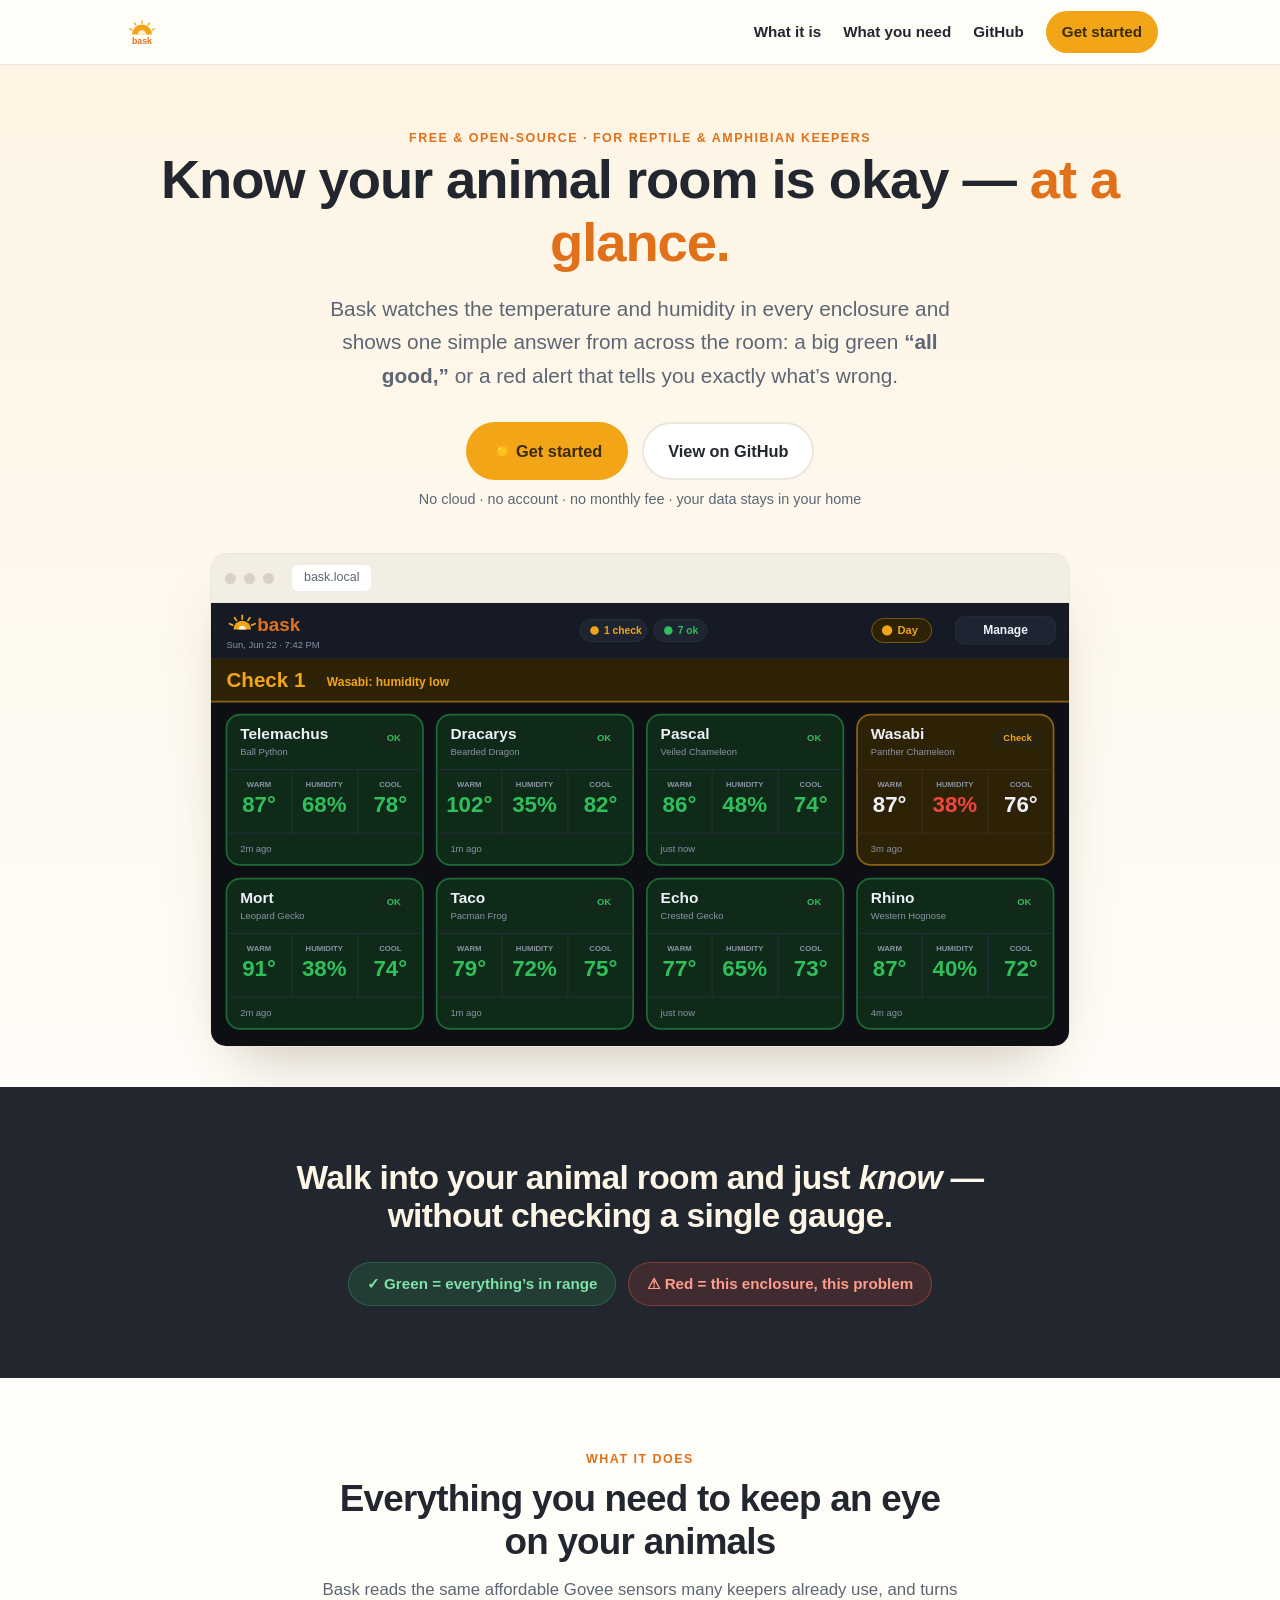
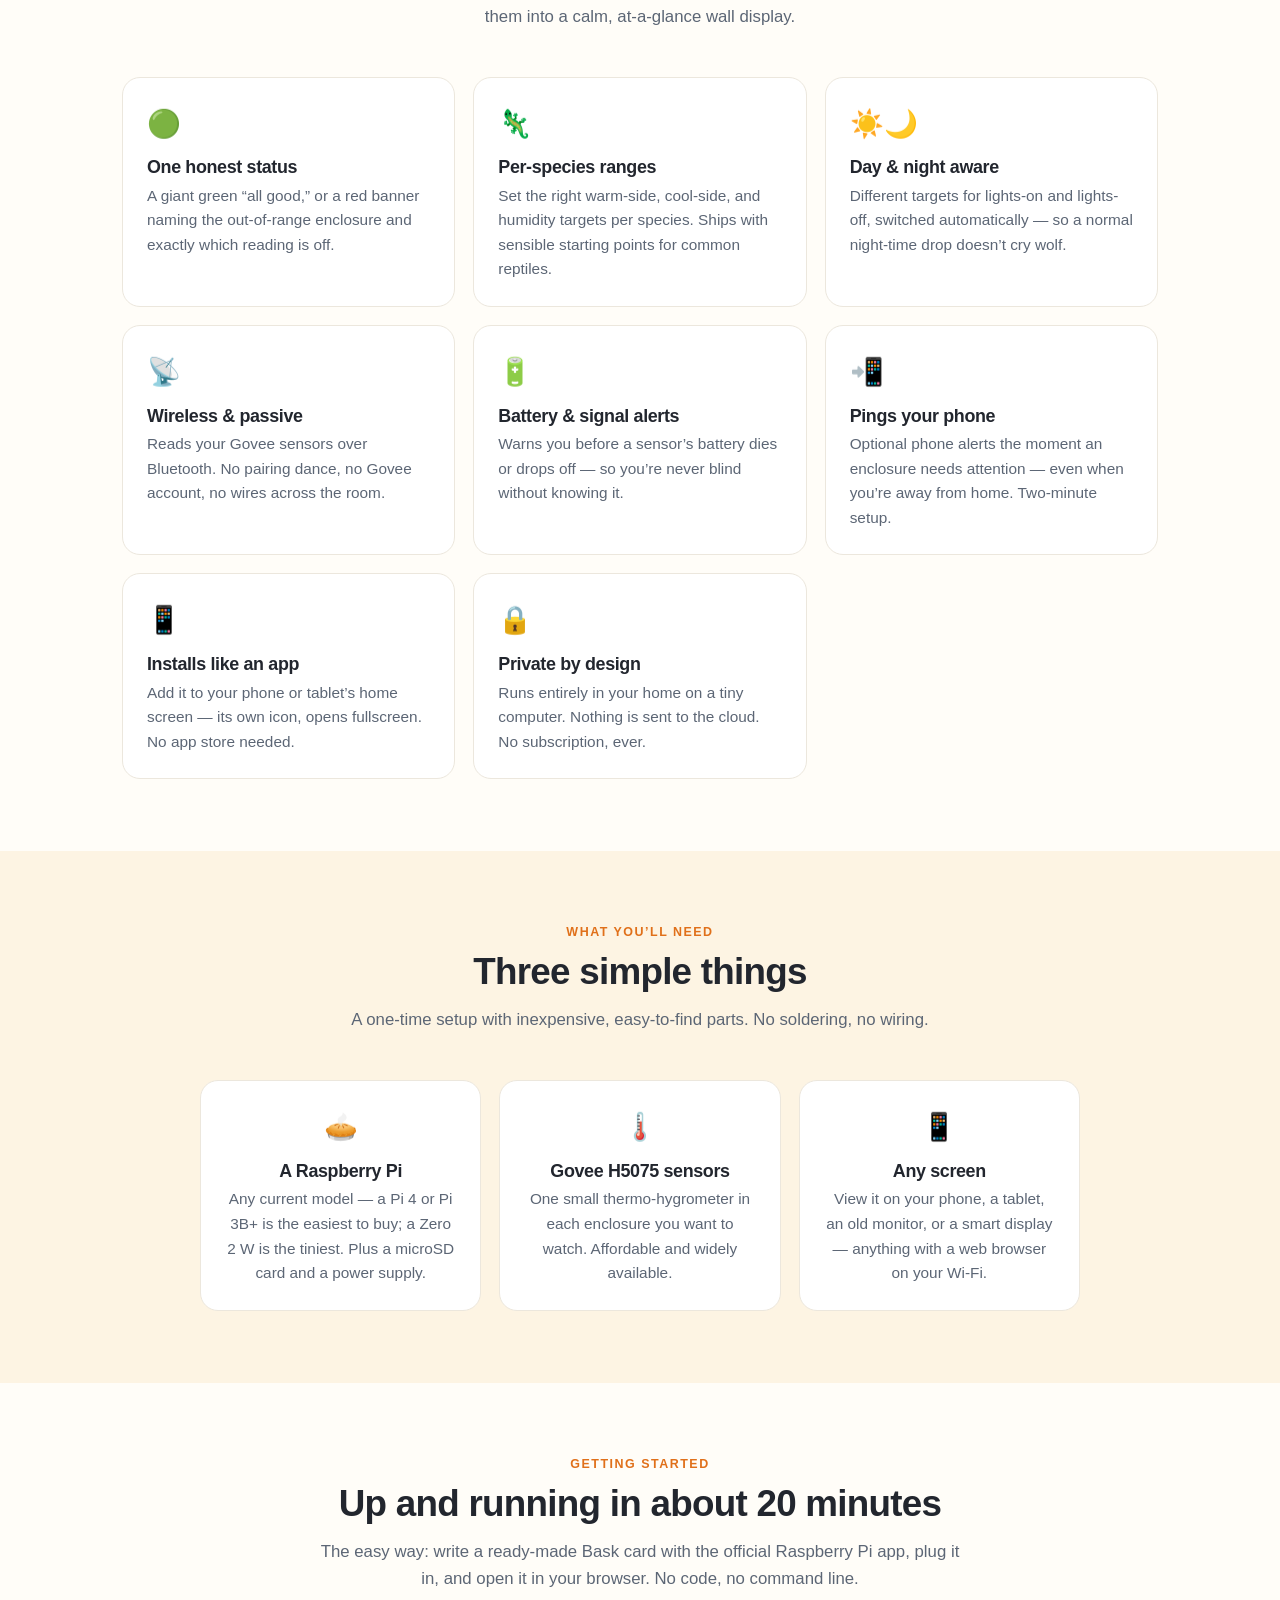
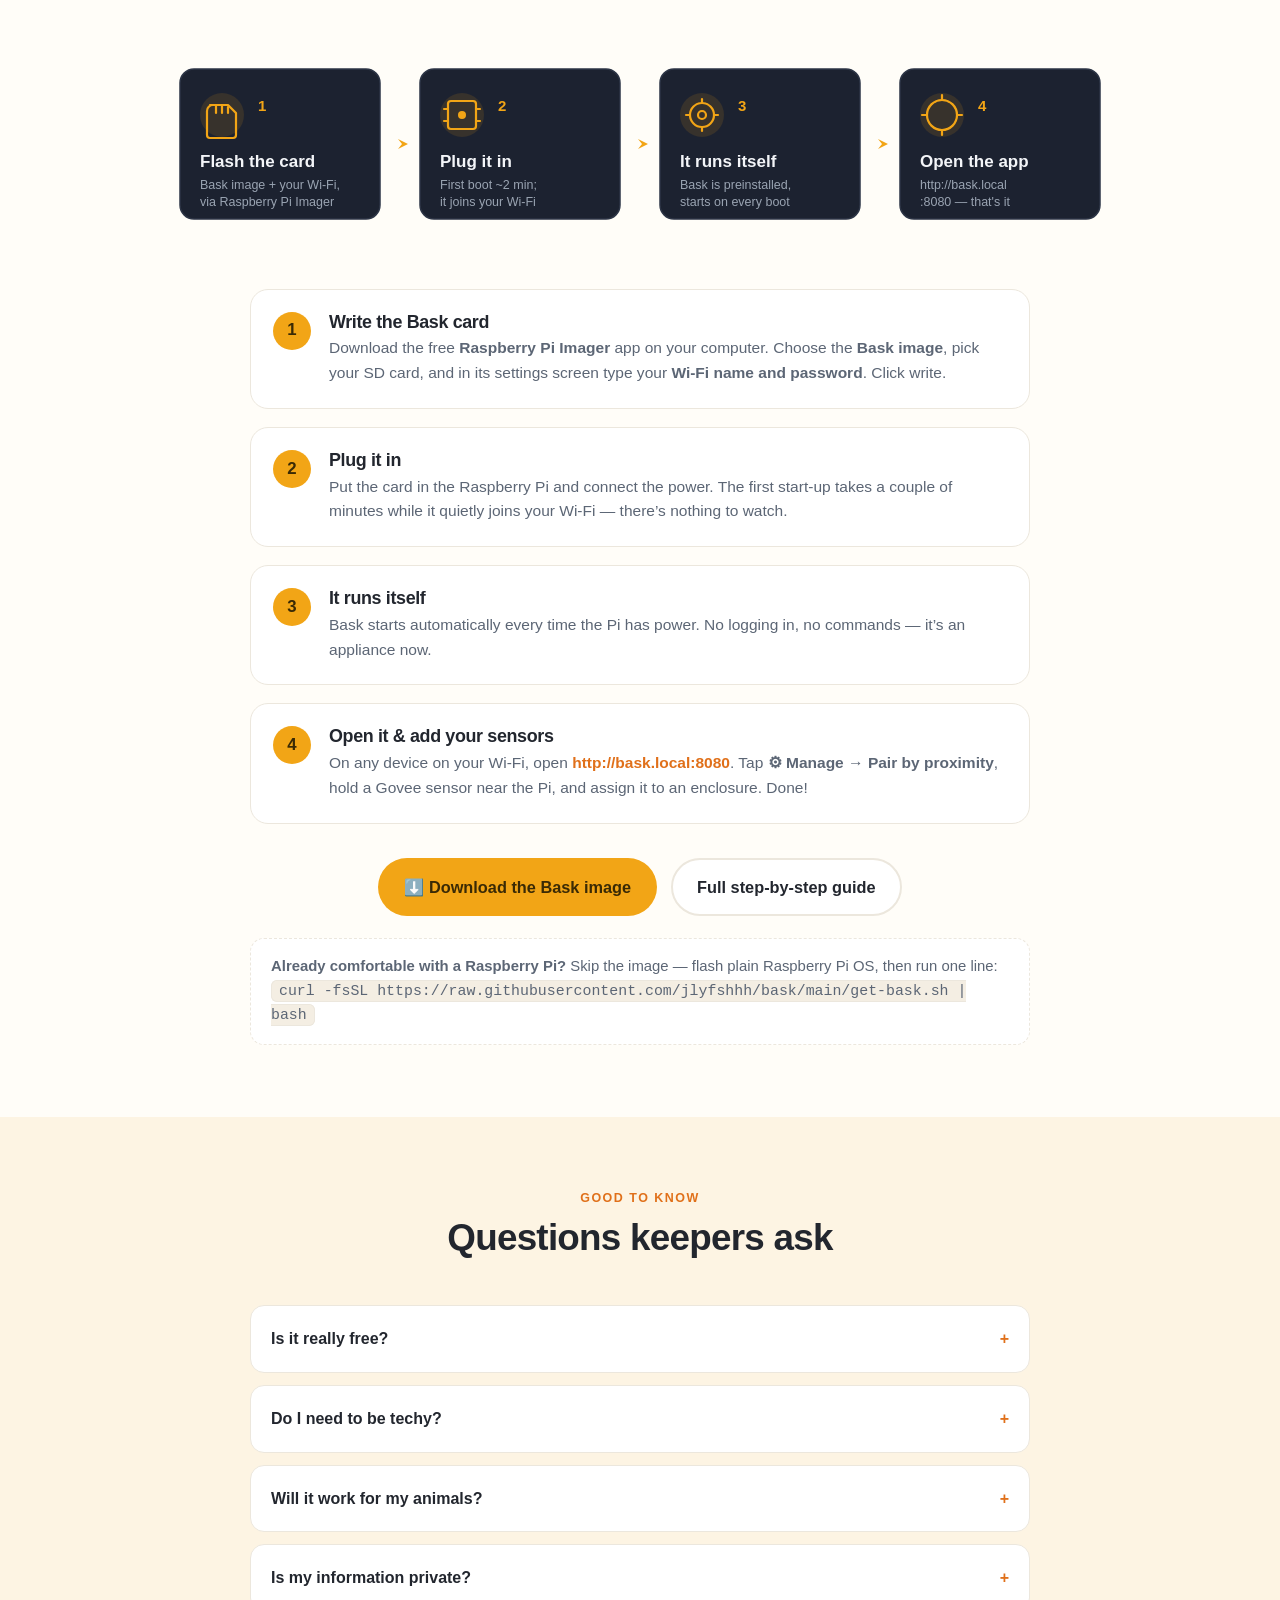
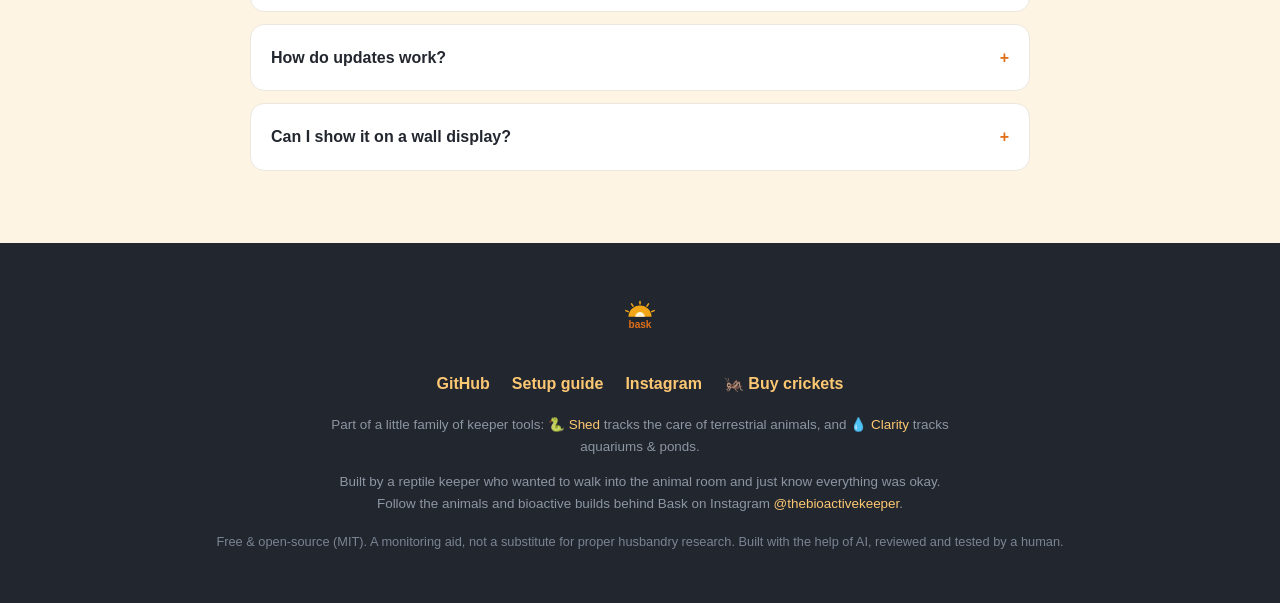
==== site/index.html @ a1857cfa "Cross-link the animal-room family (Shed + Clarity) README gets a family table; the landing site foot" ====
<!DOCTYPE html>
<html lang="en">
<head>
<meta charset="UTF-8">
<meta name="viewport" content="width=device-width, initial-scale=1">
<title>Bask — know your animal room is okay, at a glance</title>
<meta name="description" content="Bask is a free, self-hosted dashboard for reptile & amphibian keepers. It reads your Govee sensors over Bluetooth and shows a big green 'all good' — or a red alert that names exactly what's wrong. Runs on a cheap Raspberry Pi. No cloud, no account.">
<link rel="icon" type="image/svg+xml" href="favicon.svg">

<!-- Social / link previews -->
<meta property="og:type" content="website">
<meta property="og:title" content="Bask — know your animal room is okay, at a glance">
<meta property="og:description" content="A free, self-hosted temperature & humidity dashboard for reptile keepers. Green means good. Runs on a cheap Raspberry Pi — no cloud, no account.">
<meta property="og:url" content="https://jlyfshhh.github.io/bask/">
<meta property="og:image" content="https://jlyfshhh.github.io/bask/dashboard.svg">
<meta name="twitter:card" content="summary_large_image">
<meta name="twitter:title" content="Bask — know your animal room is okay, at a glance">
<meta name="twitter:description" content="A free, self-hosted temperature & humidity dashboard for reptile keepers. Green means good.">
<meta name="twitter:image" content="https://jlyfshhh.github.io/bask/dashboard.svg">

<style>
  :root{
    --amber:#F2A516; --amber-deep:#E0701A; --cream:#FFF3D6;
    --ink:#22262e; --muted:#5c6675; --line:#ece7dd;
    --bg:#fffdf8; --bg-warm:#fdf4e3; --card:#ffffff;
    --ok:#2e9e5b; --danger:#e0533d;
    --radius:18px; --maxw:1080px;
    --font:-apple-system,BlinkMacSystemFont,"Segoe UI",Roboto,Helvetica,Arial,sans-serif;
  }
  *{box-sizing:border-box}
  html{scroll-behavior:smooth}
  body{margin:0;font-family:var(--font);color:var(--ink);background:var(--bg);line-height:1.6;-webkit-font-smoothing:antialiased}
  a{color:var(--amber-deep);text-decoration:none}
  a:hover{text-decoration:underline}
  h1,h2,h3{line-height:1.15;letter-spacing:-0.02em;margin:0}
  .wrap{max-width:var(--maxw);margin:0 auto;padding:0 22px}
  section{padding:72px 0}
  .eyebrow{text-transform:uppercase;letter-spacing:.12em;font-size:.78rem;font-weight:800;color:var(--amber-deep)}

  /* Header */
  header{position:sticky;top:0;z-index:50;background:rgba(255,253,248,.85);backdrop-filter:blur(10px);border-bottom:1px solid var(--line)}
  .nav{display:flex;align-items:center;justify-content:space-between;height:64px}
  .nav img{height:30px;display:block}
  .nav-links{display:flex;align-items:center;gap:22px;font-weight:600;font-size:.95rem}
  .nav-links a{color:var(--ink)}
  .nav-cta{background:var(--amber);color:#3a2a05!important;padding:9px 16px;border-radius:999px;font-weight:700}
  .nav-cta:hover{background:var(--amber-deep);color:#fff!important;text-decoration:none}
  @media(max-width:620px){.nav-links .hide-sm{display:none}}

  /* Hero */
  .hero{background:linear-gradient(180deg,var(--bg-warm),var(--bg));padding:64px 0 40px;text-align:center}
  .hero h1{font-size:clamp(2.1rem,5.5vw,3.4rem);font-weight:800}
  .hero .sun{font-size:2.2rem}
  .hero p.lead{font-size:clamp(1.05rem,2.4vw,1.3rem);color:var(--muted);max-width:640px;margin:18px auto 0}
  .cta-row{display:flex;gap:14px;justify-content:center;flex-wrap:wrap;margin:30px 0 8px}
  .btn{display:inline-flex;align-items:center;gap:9px;padding:14px 24px;border-radius:999px;font-weight:700;font-size:1.02rem;border:2px solid transparent;cursor:pointer}
  .btn-primary{background:var(--amber);color:#3a2a05}
  .btn-primary:hover{background:var(--amber-deep);color:#fff;text-decoration:none}
  .btn-ghost{background:#fff;border-color:var(--line);color:var(--ink)}
  .btn-ghost:hover{border-color:var(--amber);text-decoration:none}
  .hero-note{font-size:.9rem;color:var(--muted);margin-top:6px}

  /* Browser mockup */
  .mock{max-width:860px;margin:42px auto 0;border-radius:16px;overflow:hidden;border:1px solid var(--line);box-shadow:0 30px 60px -28px rgba(80,60,20,.35)}
  .mock-bar{display:flex;align-items:center;gap:8px;padding:11px 14px;background:#f3eee4;border-bottom:1px solid var(--line)}
  .mock-bar i{width:11px;height:11px;border-radius:50%;background:#d9d2c4;display:block}
  .mock-url{margin-left:10px;font-size:.78rem;color:var(--muted);background:#fff;border-radius:6px;padding:3px 12px}
  .mock img{display:block;width:100%}

  /* Idea band */
  .idea{background:var(--ink);color:#fdf6e7;text-align:center}
  .idea h2{font-size:clamp(1.5rem,4vw,2.1rem);font-weight:800;max-width:720px;margin:0 auto}
  .idea .chips{display:flex;gap:12px;justify-content:center;margin-top:26px;flex-wrap:wrap}
  .chip{padding:9px 18px;border-radius:999px;font-weight:700;font-size:.95rem}
  .chip.good{background:rgba(46,158,91,.18);color:#7ee3a6;border:1px solid rgba(46,158,91,.4)}
  .chip.bad{background:rgba(224,83,61,.16);color:#ff9d8c;border:1px solid rgba(224,83,61,.4)}

  /* Section heads */
  .shead{text-align:center;max-width:640px;margin:0 auto 46px}
  .shead h2{font-size:clamp(1.6rem,4vw,2.3rem);font-weight:800;margin-top:8px}
  .shead p{color:var(--muted);margin:14px 0 0;font-size:1.05rem}

  /* Feature grid */
  .grid{display:grid;grid-template-columns:repeat(auto-fit,minmax(250px,1fr));gap:18px}
  .feat{background:var(--card);border:1px solid var(--line);border-radius:var(--radius);padding:24px}
  .feat .ico{font-size:1.7rem}
  .feat h3{font-size:1.12rem;margin:12px 0 6px}
  .feat p{margin:0;color:var(--muted);font-size:.96rem}

  /* Need */
  .need{background:var(--bg-warm)}
  .need .grid{max-width:880px;margin:0 auto}
  .need .feat{text-align:center;background:#fff}

  /* Steps */
  .flow{max-width:940px;margin:0 auto 40px;display:block}
  .flow img{width:100%;display:block}
  .steps{display:grid;gap:18px;max-width:780px;margin:0 auto}
  .step{display:flex;gap:18px;background:var(--card);border:1px solid var(--line);border-radius:var(--radius);padding:22px}
  .step .n{flex:none;width:38px;height:38px;border-radius:50%;background:var(--amber);color:#3a2a05;font-weight:800;display:flex;align-items:center;justify-content:center;font-size:1.05rem}
  .step h3{font-size:1.12rem;margin:0 0 4px}
  .step p{margin:0;color:var(--muted);font-size:.97rem}
  .step code{background:#f4eee3;border:1px solid var(--line);border-radius:6px;padding:2px 7px;font-size:.86em}
  .step .url{font-weight:700;color:var(--amber-deep)}
  .alt{max-width:780px;margin:22px auto 0;background:#fff;border:1px dashed var(--line);border-radius:14px;padding:16px 20px;font-size:.93rem;color:var(--muted)}
  .alt code{background:#f4eee3;border:1px solid var(--line);border-radius:6px;padding:2px 7px}

  /* FAQ */
  .faq{max-width:780px;margin:0 auto;display:grid;gap:12px}
  details{background:var(--card);border:1px solid var(--line);border-radius:14px;padding:4px 20px}
  summary{cursor:pointer;font-weight:700;padding:16px 0;list-style:none}
  summary::-webkit-details-marker{display:none}
  summary::after{content:"+";float:right;color:var(--amber-deep);font-weight:800}
  details[open] summary::after{content:"–"}
  details p{margin:0 0 16px;color:var(--muted)}

  /* Footer */
  footer{background:var(--ink);color:#cdd3dc;padding:54px 0 40px;text-align:center}
  footer .flogo{height:34px;margin-bottom:14px}
  footer a{color:#fdc873}
  .flinks{display:flex;gap:22px;justify-content:center;flex-wrap:wrap;margin:18px 0;font-weight:600}
  footer .fine{font-size:.84rem;color:#8d96a3;max-width:640px;margin:14px auto 0}
  .disc{font-size:.8rem;color:#7b8493;margin-top:18px}
</style>
</head>
<body>

<header>
  <div class="wrap nav">
    <a href="#top"><img src="bask-logo.svg" alt="Bask"></a>
    <nav class="nav-links">
      <a class="hide-sm" href="#what">What it is</a>
      <a class="hide-sm" href="#need">What you need</a>
      <a href="https://github.com/jlyfshhh/bask">GitHub</a>
      <a class="nav-cta" href="#start">Get started</a>
    </nav>
  </div>
</header>

<a id="top"></a>
<section class="hero">
  <div class="wrap">
    <div class="eyebrow">Free &amp; open-source · for reptile &amp; amphibian keepers</div>
    <h1>Know your animal room is okay — <span style="color:var(--amber-deep)">at a glance.</span></h1>
    <p class="lead">Bask watches the temperature and humidity in every enclosure and shows one simple answer from across the room: a big green <b>“all good,”</b> or a red alert that tells you exactly what’s wrong.</p>
    <div class="cta-row">
      <a class="btn btn-primary" href="#start">☀️ Get started</a>
      <a class="btn btn-ghost" href="https://github.com/jlyfshhh/bask">View on GitHub</a>
    </div>
    <div class="hero-note">No cloud · no account · no monthly fee · your data stays in your home</div>

    <div class="mock">
      <div class="mock-bar"><i></i><i></i><i></i><span class="mock-url">bask.local</span></div>
      <img src="dashboard.svg" alt="The Bask dashboard showing enclosures with temperature and humidity, most green and one flagged">
    </div>
  </div>
</section>

<section class="idea">
  <div class="wrap">
    <h2>Walk into your animal room and just <em>know</em> — without checking a single gauge.</h2>
    <div class="chips">
      <span class="chip good">✓ Green = everything’s in range</span>
      <span class="chip bad">⚠ Red = this enclosure, this problem</span>
    </div>
  </div>
</section>

<section id="what">
  <div class="wrap">
    <div class="shead">
      <div class="eyebrow">What it does</div>
      <h2>Everything you need to keep an eye on your animals</h2>
      <p>Bask reads the same affordable Govee sensors many keepers already use, and turns them into a calm, at-a-glance wall display.</p>
    </div>
    <div class="grid">
      <div class="feat"><div class="ico">🟢</div><h3>One honest status</h3><p>A giant green “all good,” or a red banner naming the out-of-range enclosure and exactly which reading is off.</p></div>
      <div class="feat"><div class="ico">🦎</div><h3>Per-species ranges</h3><p>Set the right warm-side, cool-side, and humidity targets per species. Ships with sensible starting points for common reptiles.</p></div>
      <div class="feat"><div class="ico">☀️🌙</div><h3>Day &amp; night aware</h3><p>Different targets for lights-on and lights-off, switched automatically — so a normal night-time drop doesn’t cry wolf.</p></div>
      <div class="feat"><div class="ico">📡</div><h3>Wireless &amp; passive</h3><p>Reads your Govee sensors over Bluetooth. No pairing dance, no Govee account, no wires across the room.</p></div>
      <div class="feat"><div class="ico">🔋</div><h3>Battery &amp; signal alerts</h3><p>Warns you before a sensor’s battery dies or drops off — so you’re never blind without knowing it.</p></div>
      <div class="feat"><div class="ico">📲</div><h3>Pings your phone</h3><p>Optional phone alerts the moment an enclosure needs attention — even when you’re away from home. Two-minute setup.</p></div>
      <div class="feat"><div class="ico">📱</div><h3>Installs like an app</h3><p>Add it to your phone or tablet’s home screen — its own icon, opens fullscreen. No app store needed.</p></div>
      <div class="feat"><div class="ico">🔒</div><h3>Private by design</h3><p>Runs entirely in your home on a tiny computer. Nothing is sent to the cloud. No subscription, ever.</p></div>
    </div>
  </div>
</section>

<section class="need" id="need">
  <div class="wrap">
    <div class="shead">
      <div class="eyebrow">What you’ll need</div>
      <h2>Three simple things</h2>
      <p>A one-time setup with inexpensive, easy-to-find parts. No soldering, no wiring.</p>
    </div>
    <div class="grid">
      <div class="feat"><div class="ico">🥧</div><h3>A Raspberry Pi</h3><p>Any current model — a Pi 4 or Pi 3B+ is the easiest to buy; a Zero 2 W is the tiniest. Plus a microSD card and a power supply.</p></div>
      <div class="feat"><div class="ico">🌡️</div><h3>Govee H5075 sensors</h3><p>One small thermo-hygrometer in each enclosure you want to watch. Affordable and widely available.</p></div>
      <div class="feat"><div class="ico">📱</div><h3>Any screen</h3><p>View it on your phone, a tablet, an old monitor, or a smart display — anything with a web browser on your Wi-Fi.</p></div>
    </div>
  </div>
</section>

<section id="start">
  <div class="wrap">
    <div class="shead">
      <div class="eyebrow">Getting started</div>
      <h2>Up and running in about 20 minutes</h2>
      <p>The easy way: write a ready-made Bask card with the official Raspberry Pi app, plug it in, and open it in your browser. No code, no command line.</p>
    </div>

    <a class="flow"><img src="setup-flow.svg" alt="Four steps: flash the card, plug it in, it runs itself, open bask.local"></a>

    <div class="steps">
      <div class="step"><div class="n">1</div><div>
        <h3>Write the Bask card</h3>
        <p>Download the free <b>Raspberry Pi Imager</b> app on your computer. Choose the <b>Bask image</b>, pick your SD card, and in its settings screen type your <b>Wi-Fi name and password</b>. Click write.</p>
      </div></div>
      <div class="step"><div class="n">2</div><div>
        <h3>Plug it in</h3>
        <p>Put the card in the Raspberry Pi and connect the power. The first start-up takes a couple of minutes while it quietly joins your Wi-Fi — there’s nothing to watch.</p>
      </div></div>
      <div class="step"><div class="n">3</div><div>
        <h3>It runs itself</h3>
        <p>Bask starts automatically every time the Pi has power. No logging in, no commands — it’s an appliance now.</p>
      </div></div>
      <div class="step"><div class="n">4</div><div>
        <h3>Open it &amp; add your sensors</h3>
        <p>On any device on your Wi-Fi, open <span class="url">http://bask.local:8080</span>. Tap <b>⚙ Manage → Pair by proximity</b>, hold a Govee sensor near the Pi, and assign it to an enclosure. Done!</p>
      </div></div>
    </div>

    <div class="cta-row" style="margin-top:34px">
      <a class="btn btn-primary" href="https://github.com/jlyfshhh/bask/releases/latest">⬇️ Download the Bask image</a>
      <a class="btn btn-ghost" href="https://github.com/jlyfshhh/bask/blob/main/docs/SETUP.md">Full step-by-step guide</a>
    </div>
    <div class="alt">
      <b>Already comfortable with a Raspberry Pi?</b> Skip the image — flash plain Raspberry Pi OS, then run one line:
      <code>curl -fsSL https://raw.githubusercontent.com/jlyfshhh/bask/main/get-bask.sh | bash</code>
    </div>
  </div>
</section>

<section style="background:var(--bg-warm)">
  <div class="wrap">
    <div class="shead"><div class="eyebrow">Good to know</div><h2>Questions keepers ask</h2></div>
    <div class="faq">
      <details><summary>Is it really free?</summary><p>Yes — completely free and open-source under the MIT license. There’s no account, no subscription, and nothing is sold. If it helps and you’d like to chip in toward the animals’ crickets, there’s an optional tip jar, but it’s never required.</p></details>
      <details><summary>Do I need to be techy?</summary><p>No. If you can install an app and type your Wi-Fi password, you can set up Bask the easy way with the prebuilt image. The whole process is a one-time, ~20-minute setup with a visual walkthrough.</p></details>
      <details><summary>Will it work for my animals?</summary><p>Bask works for any keeper using Govee H5075 sensors. It ships with starting temperature and humidity ranges for several common reptiles, and you can adjust every number to match your species and your room. <b>It’s a monitoring aid, not veterinary advice</b> — always verify against trusted care resources.</p></details>
      <details><summary>Is my information private?</summary><p>Completely. Bask runs entirely on your own little Raspberry Pi inside your home and never sends anything to the internet or any company. It’s designed to live on your home Wi-Fi only.</p></details>
      <details><summary>How do updates work?</summary><p>One tap. Settings has a <b>Check for updates</b> button — Bask fetches the newest version, verifies it, and restarts itself in about a minute. Your enclosures, ranges, and settings are never affected, and there’s a one-file backup button for extra peace of mind.</p></details>
      <details><summary>Can I show it on a wall display?</summary><p>Yes. Open it on a cheap wall-mounted tablet, an old phone, a monitor, or a smart display like an Amazon Echo Show — anything with a web browser on your network.</p></details>
    </div>
  </div>
</section>

<footer>
  <div class="wrap">
    <img class="flogo" src="bask-logo.svg" alt="Bask">
    <div class="flinks">
      <a href="https://github.com/jlyfshhh/bask">GitHub</a>
      <a href="https://github.com/jlyfshhh/bask/blob/main/docs/SETUP.md">Setup guide</a>
      <a href="https://www.instagram.com/thebioactivekeeper">Instagram</a>
      <a href="https://ko-fi.com/jlyfshhh">🦗 Buy crickets</a>
    </div>
    <p class="fine">Part of a little family of keeper tools: <a href="https://jlyfshhh.github.io/shed/">🐍 Shed</a> tracks the care of terrestrial animals, and <a href="https://jlyfshhh.github.io/clarity/">💧 Clarity</a> tracks aquariums &amp; ponds.</p>
    <p class="fine">Built by a reptile keeper who wanted to walk into the animal room and just know everything was okay. Follow the animals and bioactive builds behind Bask on Instagram <a href="https://www.instagram.com/thebioactivekeeper">@thebioactivekeeper</a>.</p>
    <p class="disc">Free &amp; open-source (MIT). A monitoring aid, not a substitute for proper husbandry research. Built with the help of AI, reviewed and tested by a human.</p>
  </div>
</footer>

</body>
</html>
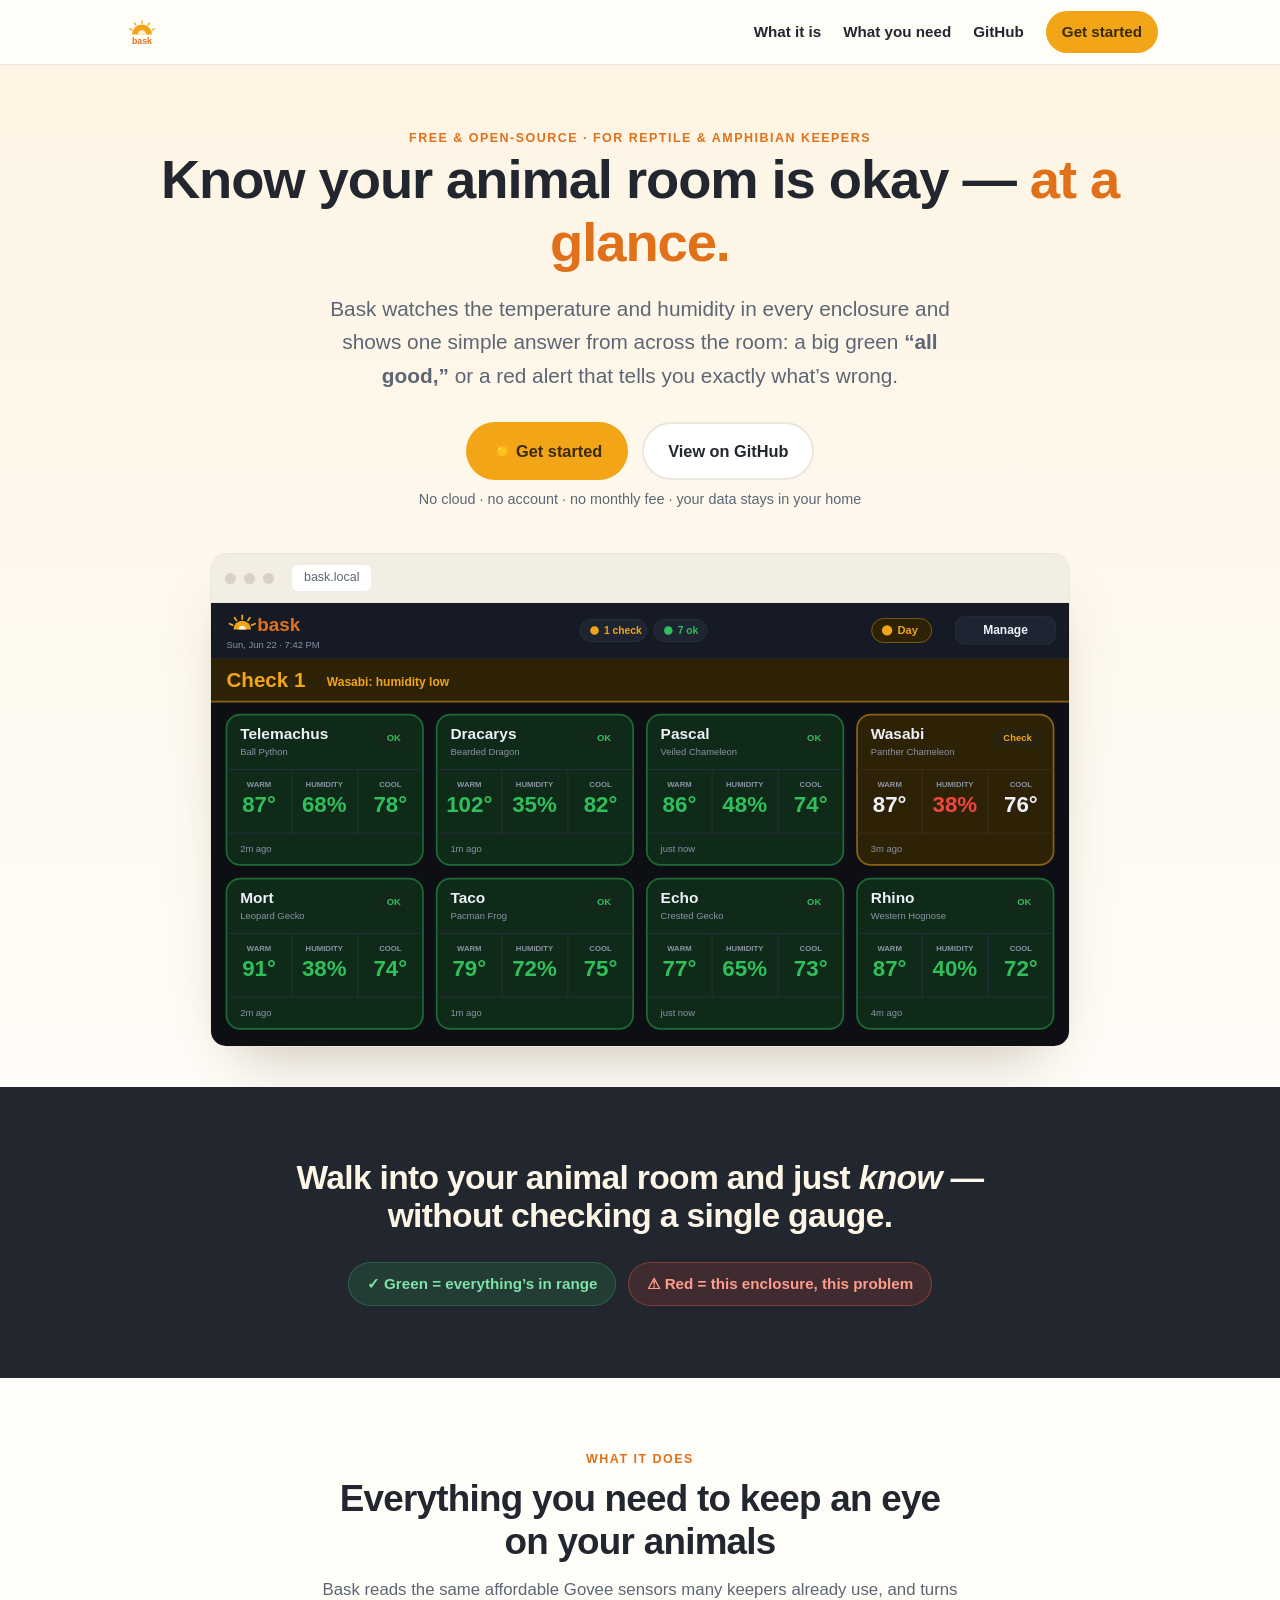
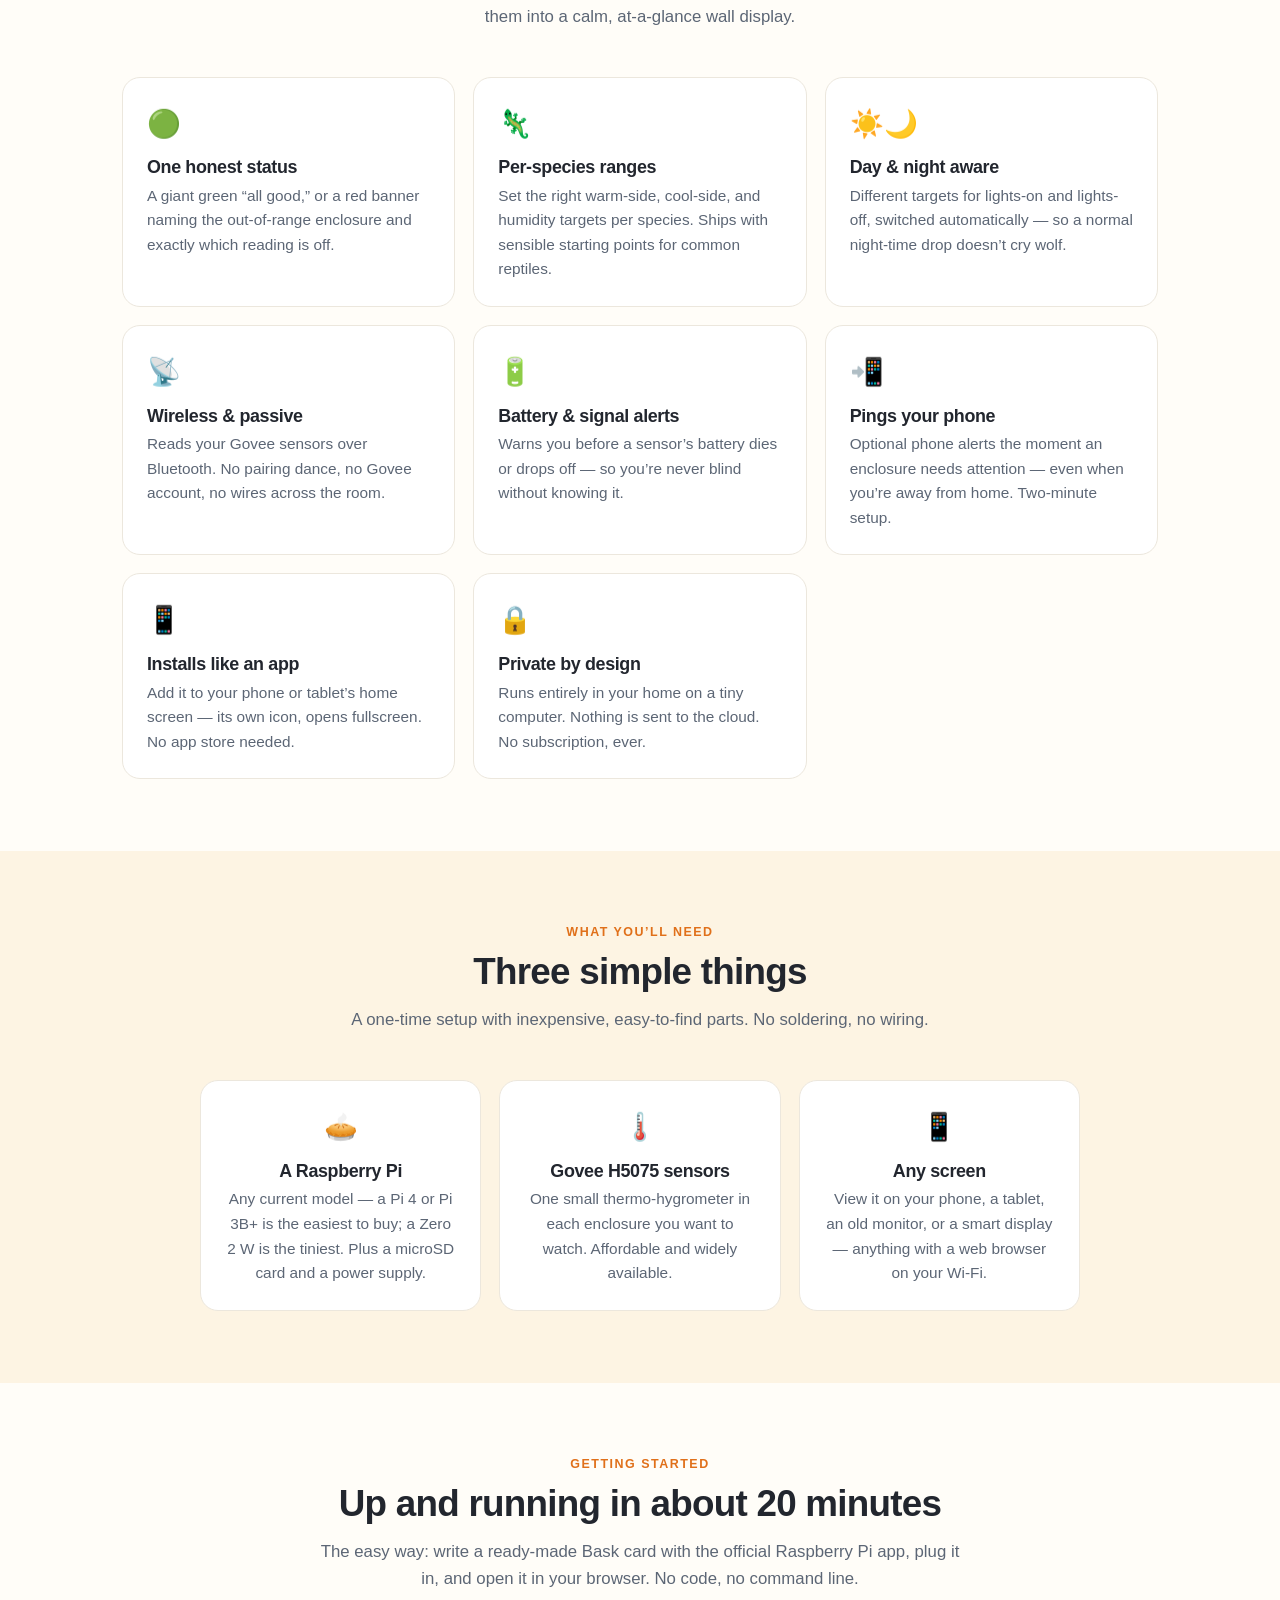
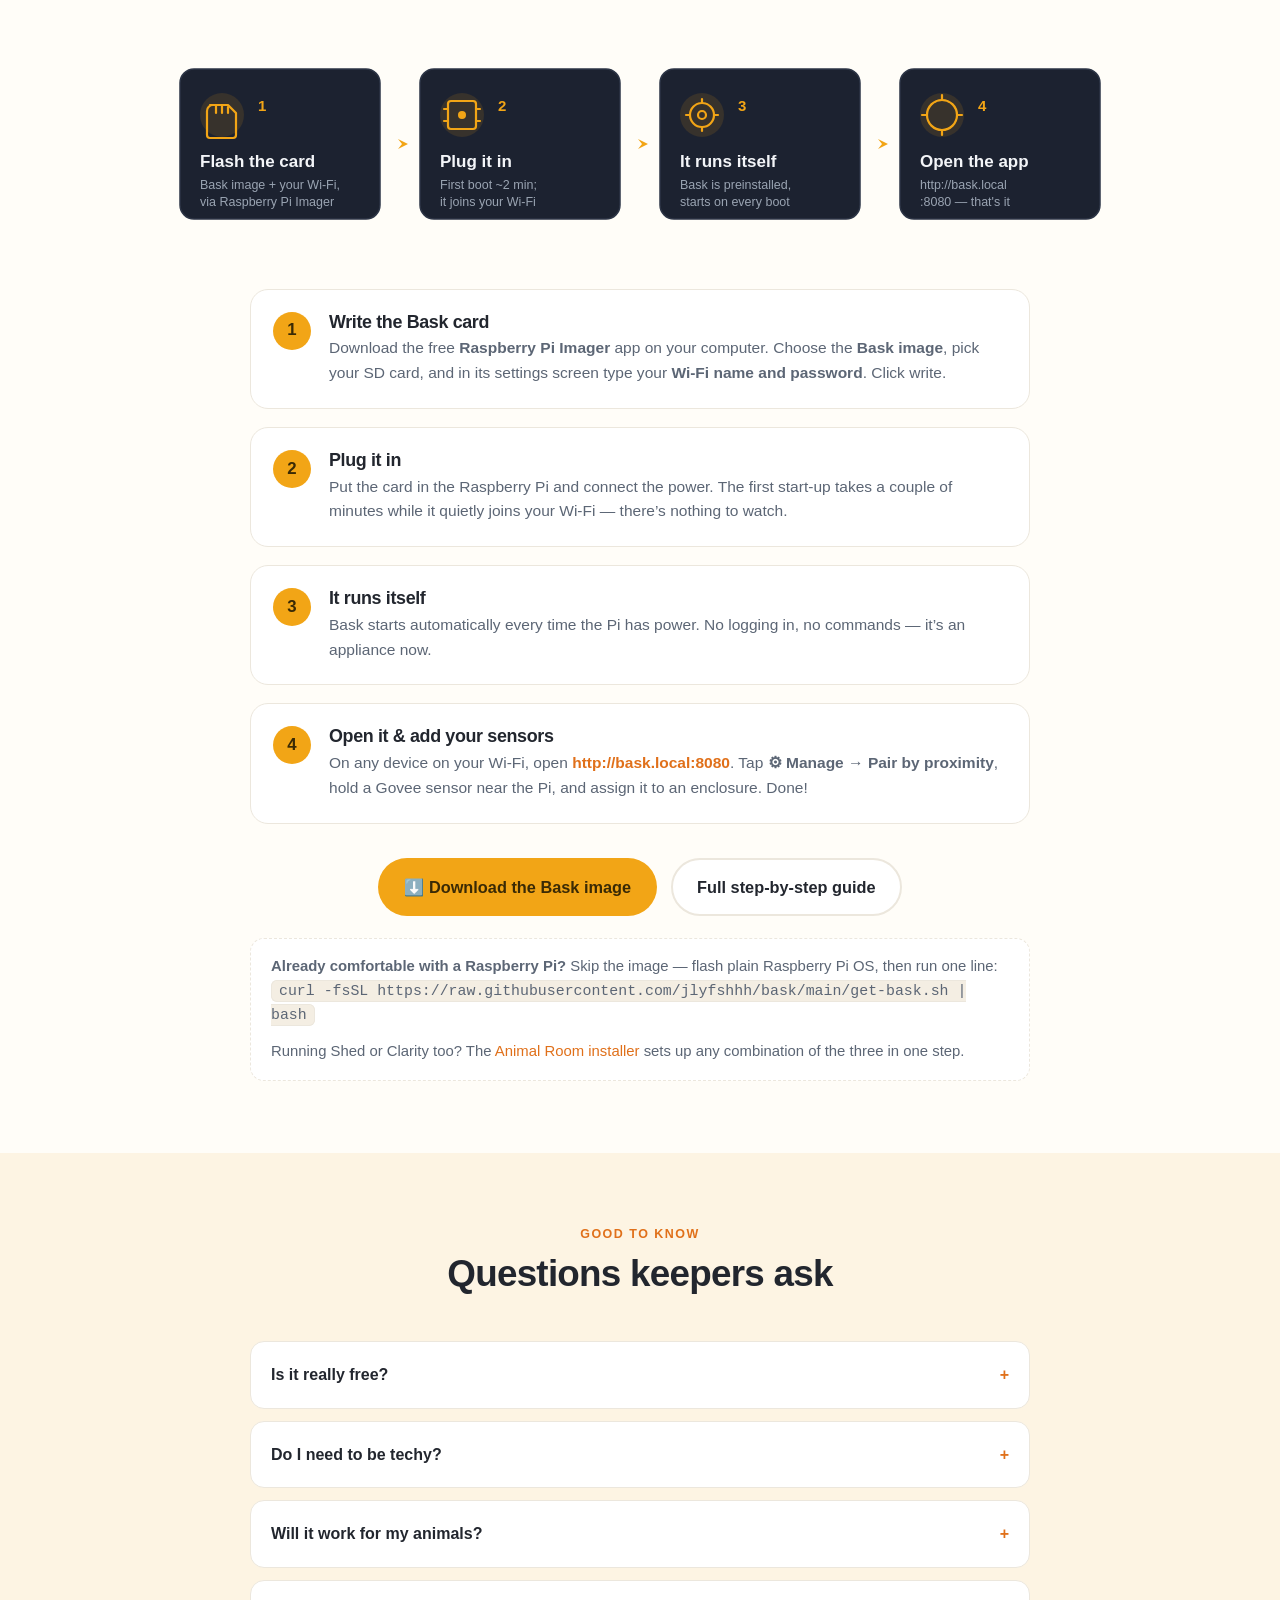
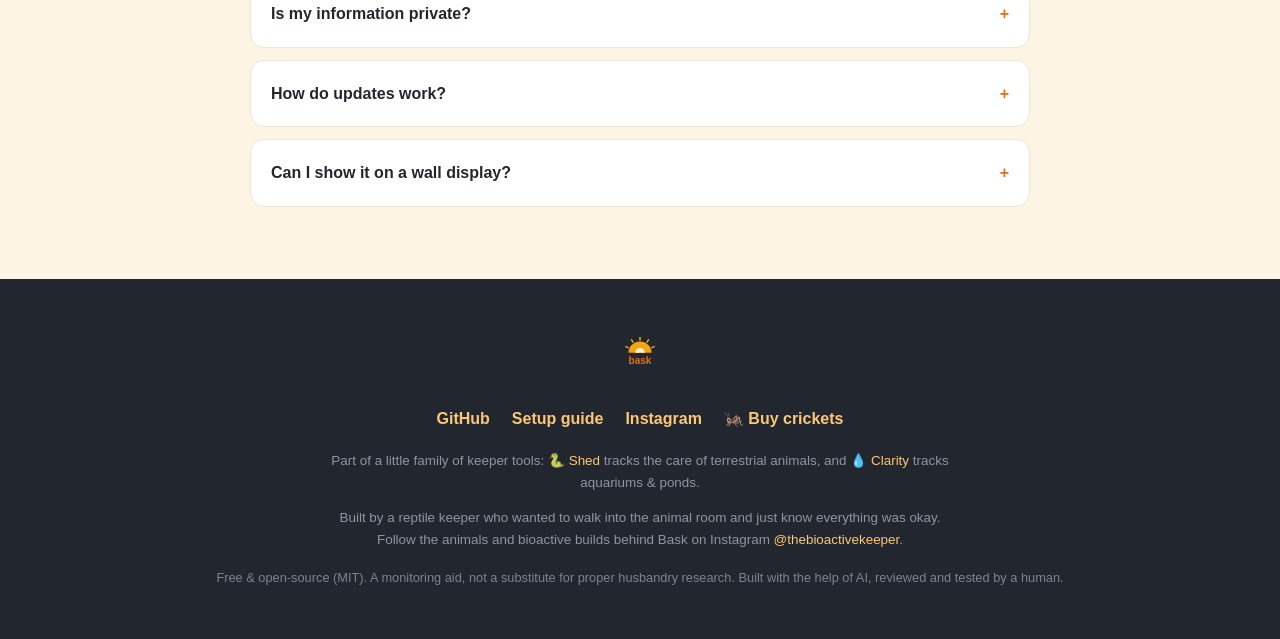
==== commit 4b612e59: "Point to the Animal Room installer from the landing page Co-Authored-By: Claude Opus 4.8 <noreply@an" ====
--- a/site/index.html
+++ b/site/index.html
@@ -237,6 +237,7 @@
     <div class="alt">
       <b>Already comfortable with a Raspberry Pi?</b> Skip the image — flash plain Raspberry Pi OS, then run one line:
       <code>curl -fsSL https://raw.githubusercontent.com/jlyfshhh/bask/main/get-bask.sh | bash</code>
+      <p style="margin:12px 0 0">Running Shed or Clarity too? The <a href="https://github.com/jlyfshhh/animal-room">Animal Room installer</a> sets up any combination of the three in one step.</p>
     </div>
   </div>
 </section>
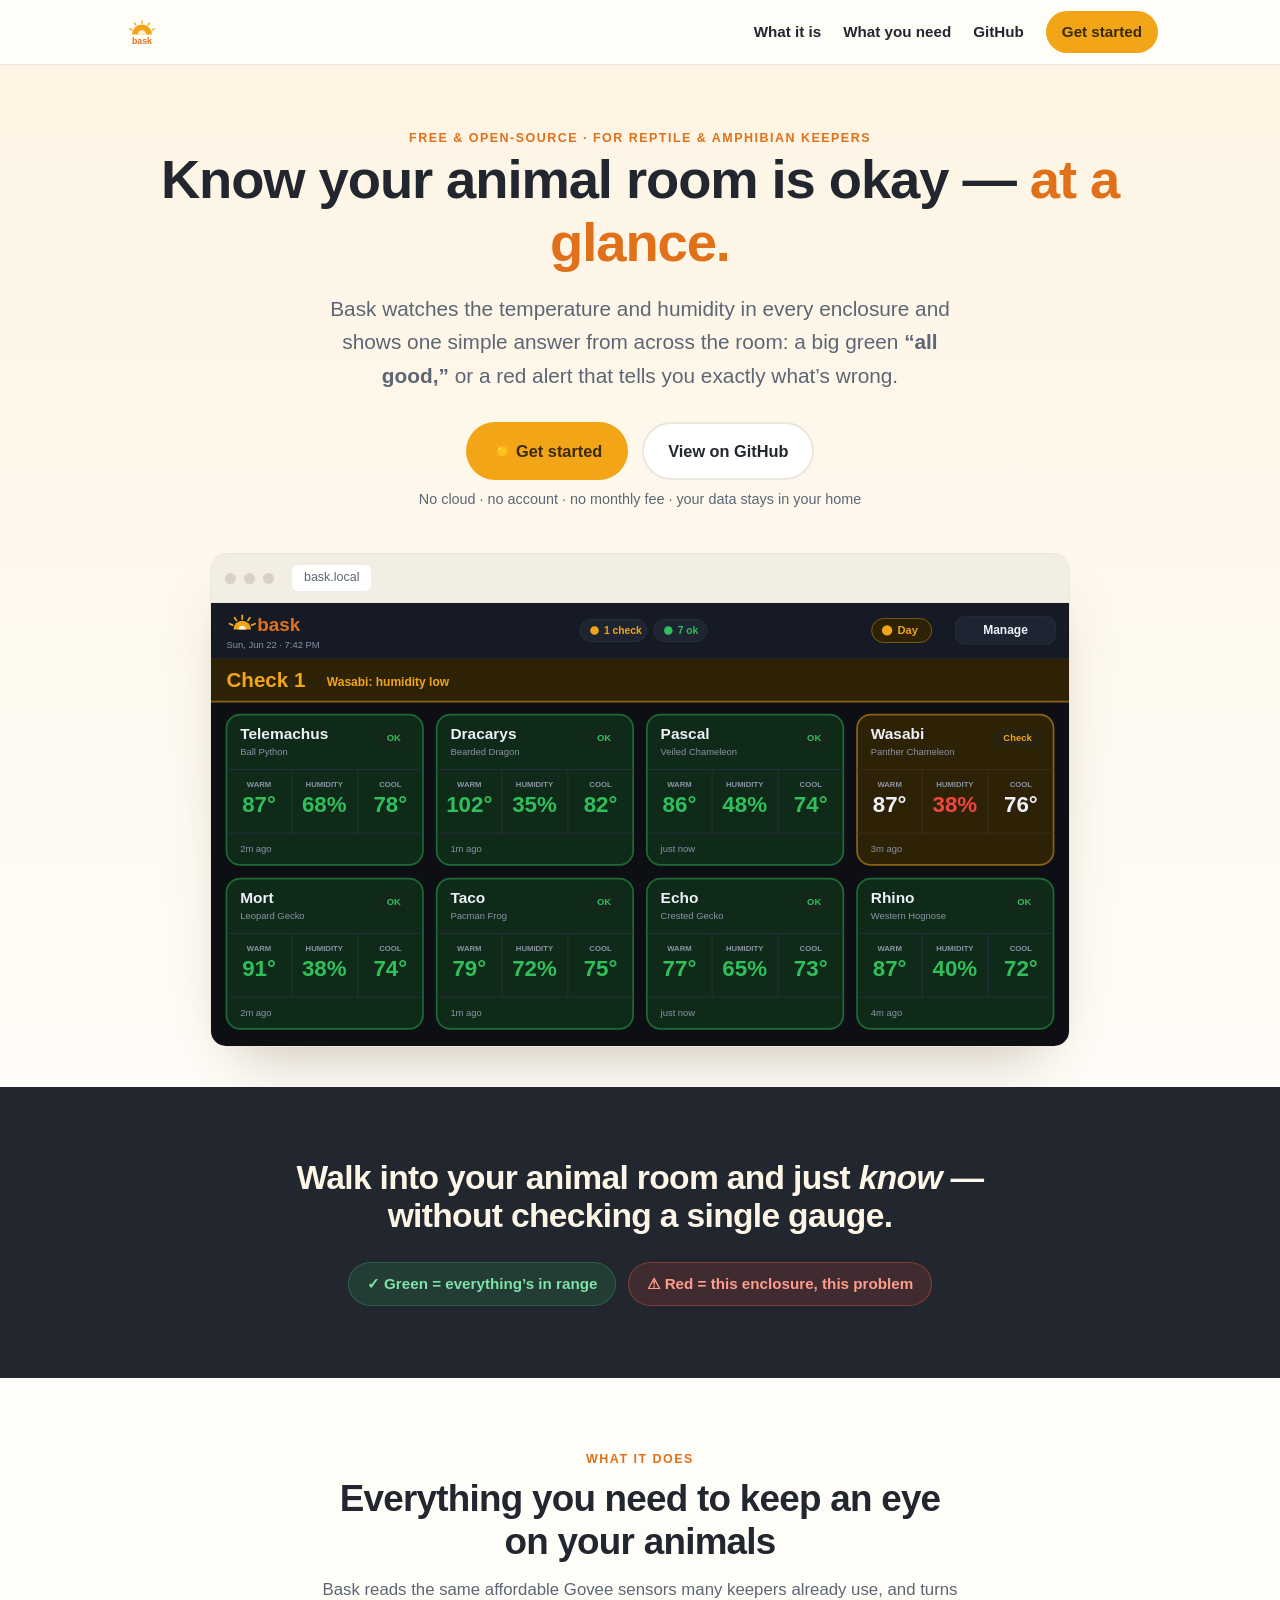
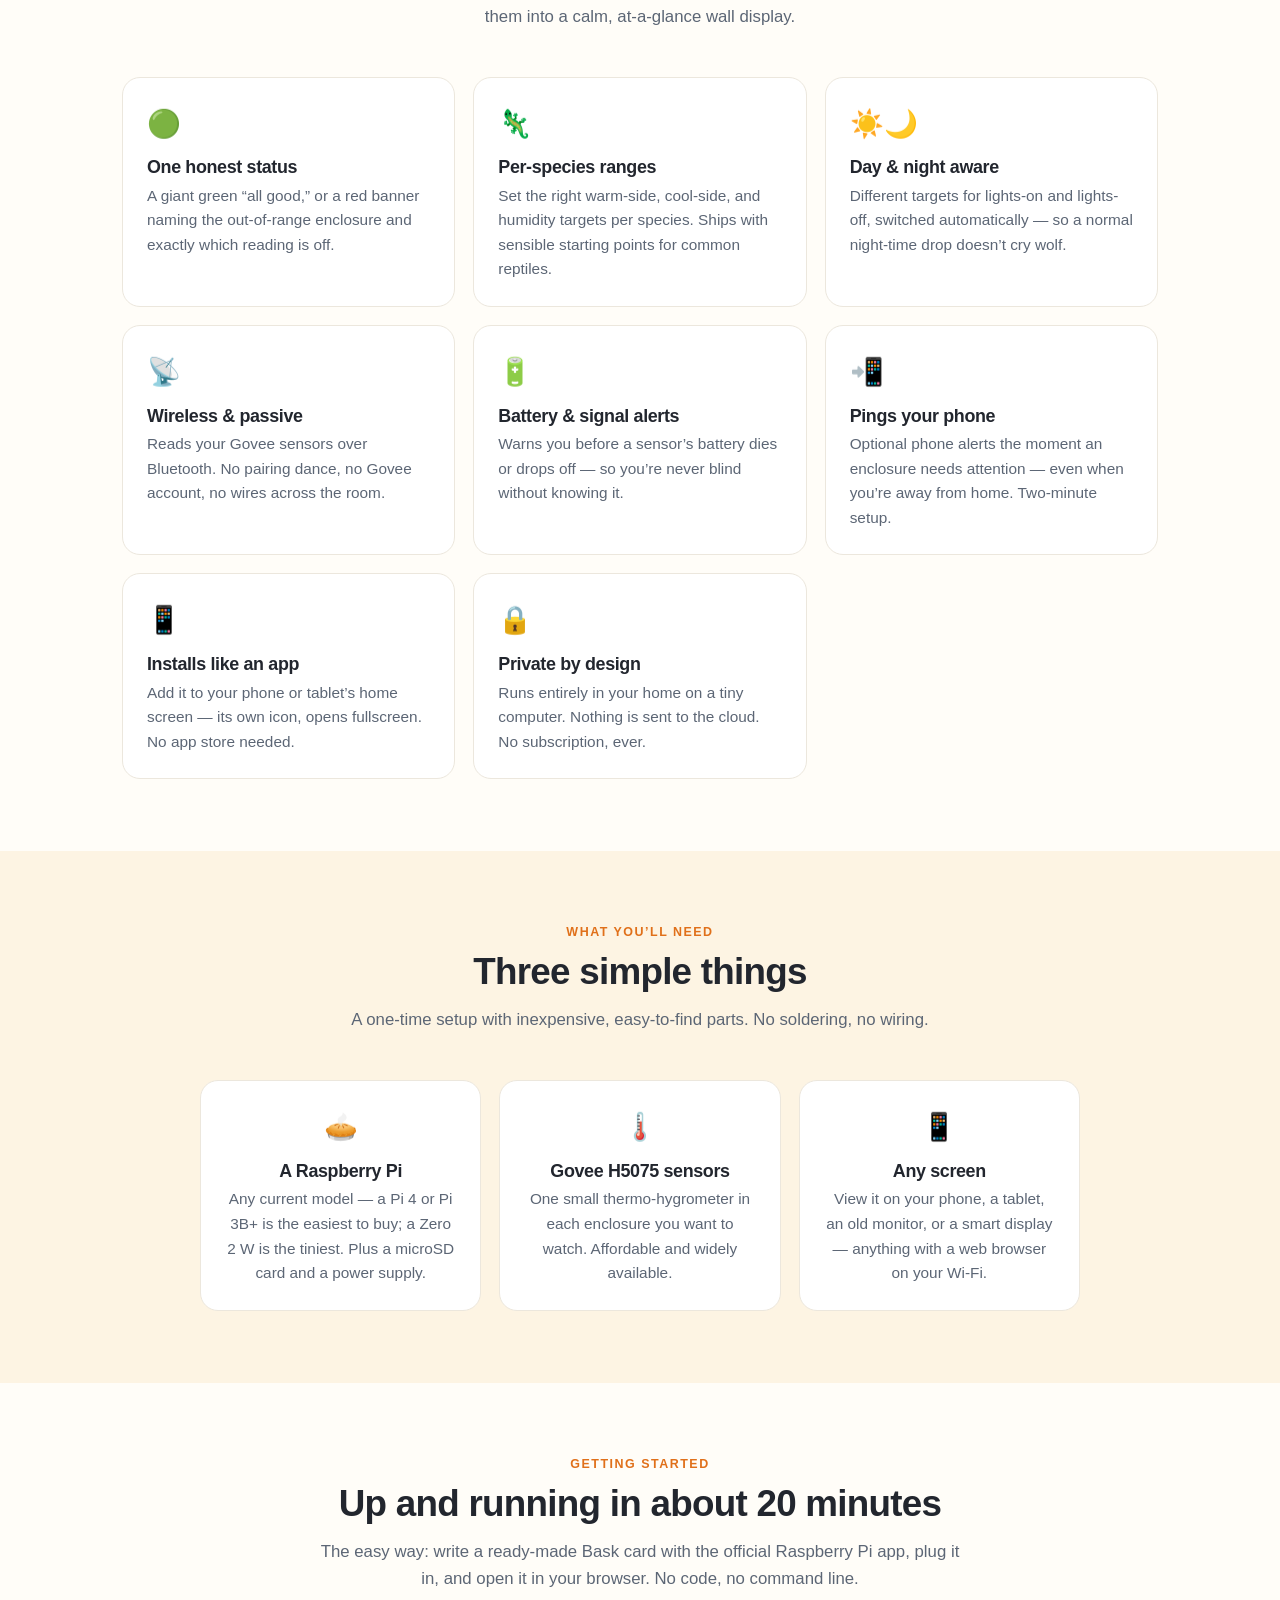
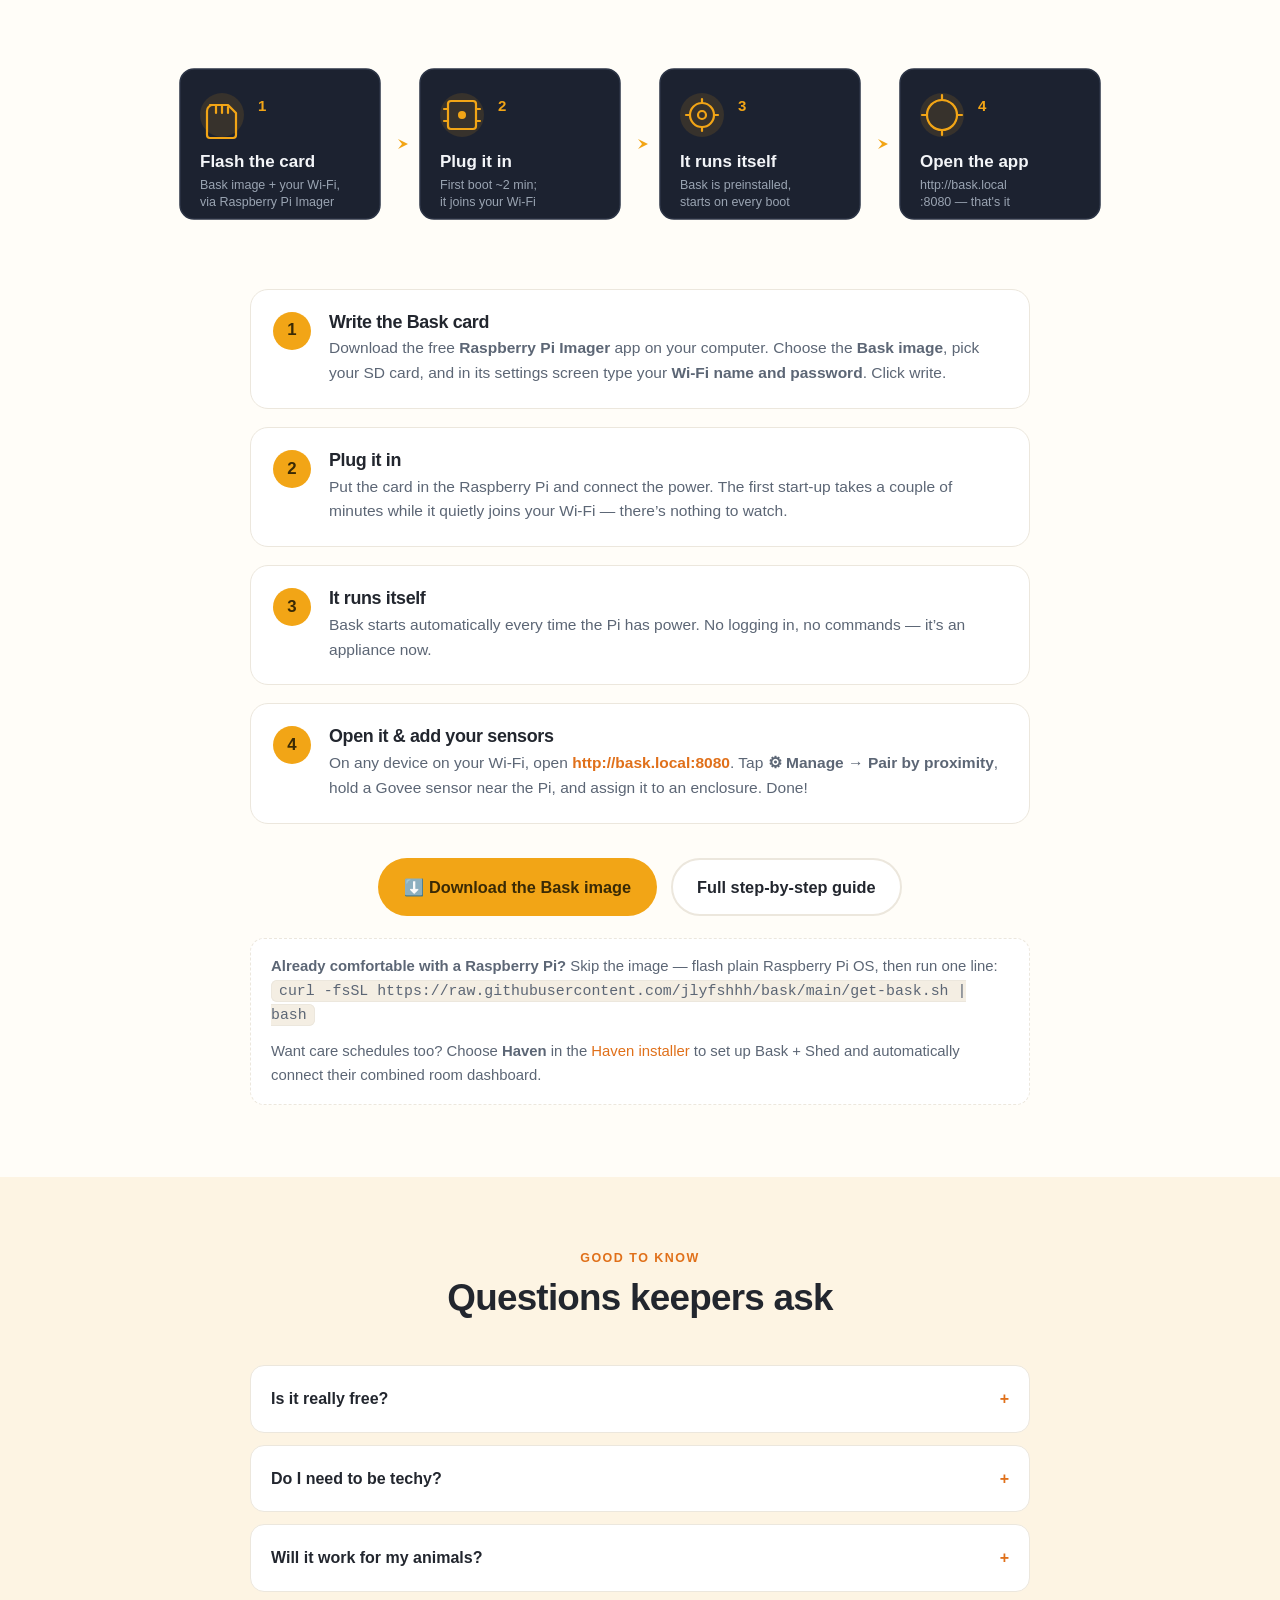
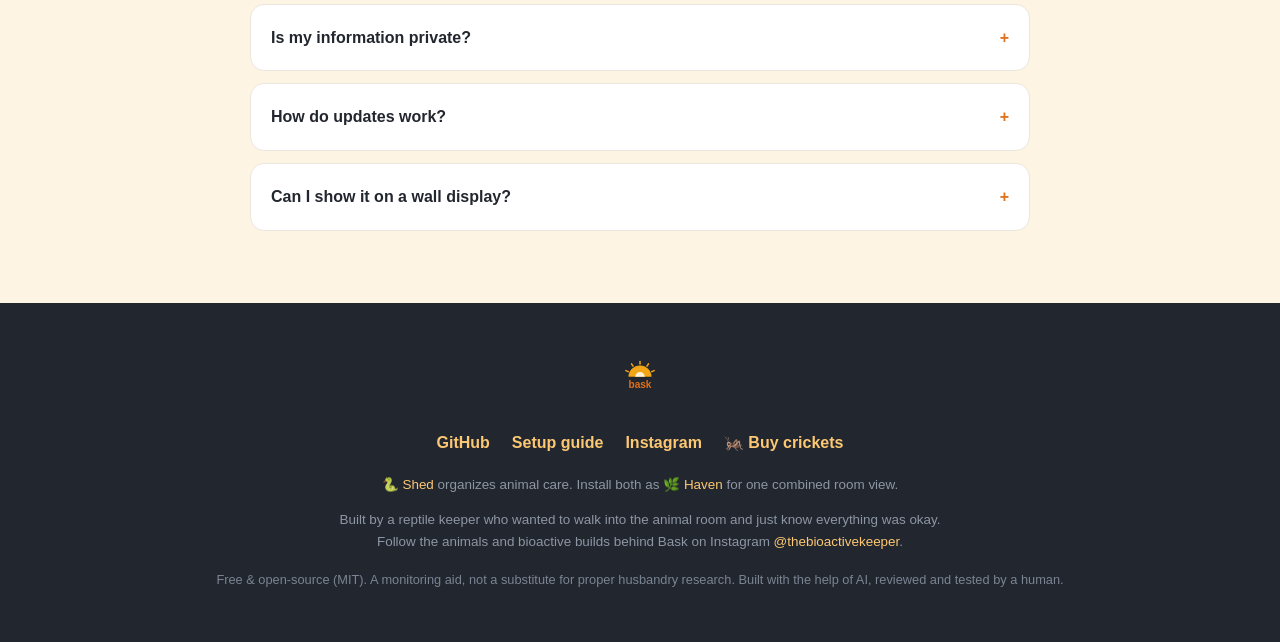
==== commit d9cb6338: "Introduce Haven for the Bask and Shed room view" ====
--- a/site/index.html
+++ b/site/index.html
@@ -237,7 +237,7 @@
     <div class="alt">
       <b>Already comfortable with a Raspberry Pi?</b> Skip the image — flash plain Raspberry Pi OS, then run one line:
       <code>curl -fsSL https://raw.githubusercontent.com/jlyfshhh/bask/main/get-bask.sh | bash</code>
-      <p style="margin:12px 0 0">Running Shed or Clarity too? The <a href="https://github.com/jlyfshhh/animal-room">Animal Room installer</a> sets up any combination of the three in one step.</p>
+      <p style="margin:12px 0 0">Want care schedules too? Choose <b>Haven</b> in the <a href="https://github.com/jlyfshhh/animal-room">Haven installer</a> to set up Bask + Shed and automatically connect their combined room dashboard.</p>
     </div>
   </div>
 </section>
@@ -265,7 +265,7 @@
       <a href="https://www.instagram.com/thebioactivekeeper">Instagram</a>
       <a href="https://ko-fi.com/jlyfshhh">🦗 Buy crickets</a>
     </div>
-    <p class="fine">Part of a little family of keeper tools: <a href="https://jlyfshhh.github.io/shed/">🐍 Shed</a> tracks the care of terrestrial animals, and <a href="https://jlyfshhh.github.io/clarity/">💧 Clarity</a> tracks aquariums &amp; ponds.</p>
+    <p class="fine"><a href="https://jlyfshhh.github.io/shed/">🐍 Shed</a> organizes animal care. Install both as <a href="https://github.com/jlyfshhh/animal-room">🌿 Haven</a> for one combined room view.</p>
     <p class="fine">Built by a reptile keeper who wanted to walk into the animal room and just know everything was okay. Follow the animals and bioactive builds behind Bask on Instagram <a href="https://www.instagram.com/thebioactivekeeper">@thebioactivekeeper</a>.</p>
     <p class="disc">Free &amp; open-source (MIT). A monitoring aid, not a substitute for proper husbandry research. Built with the help of AI, reviewed and tested by a human.</p>
   </div>
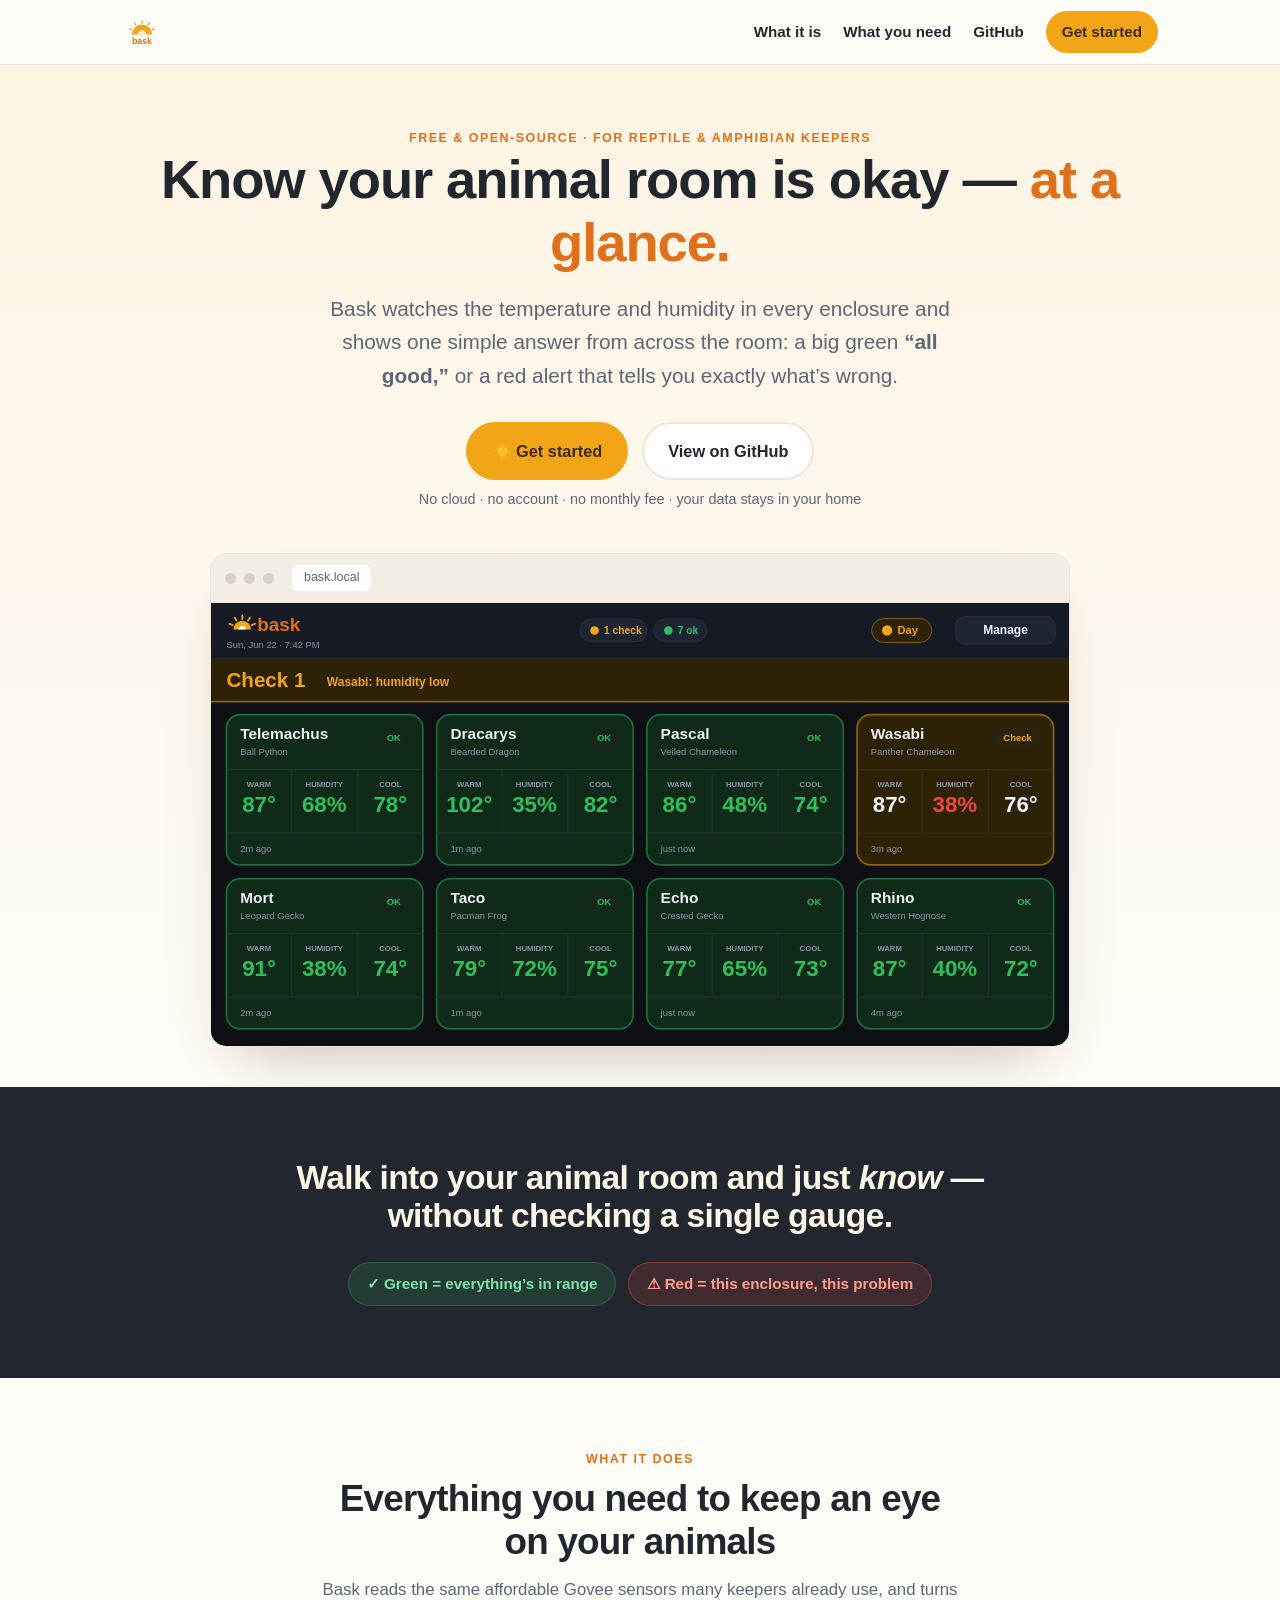
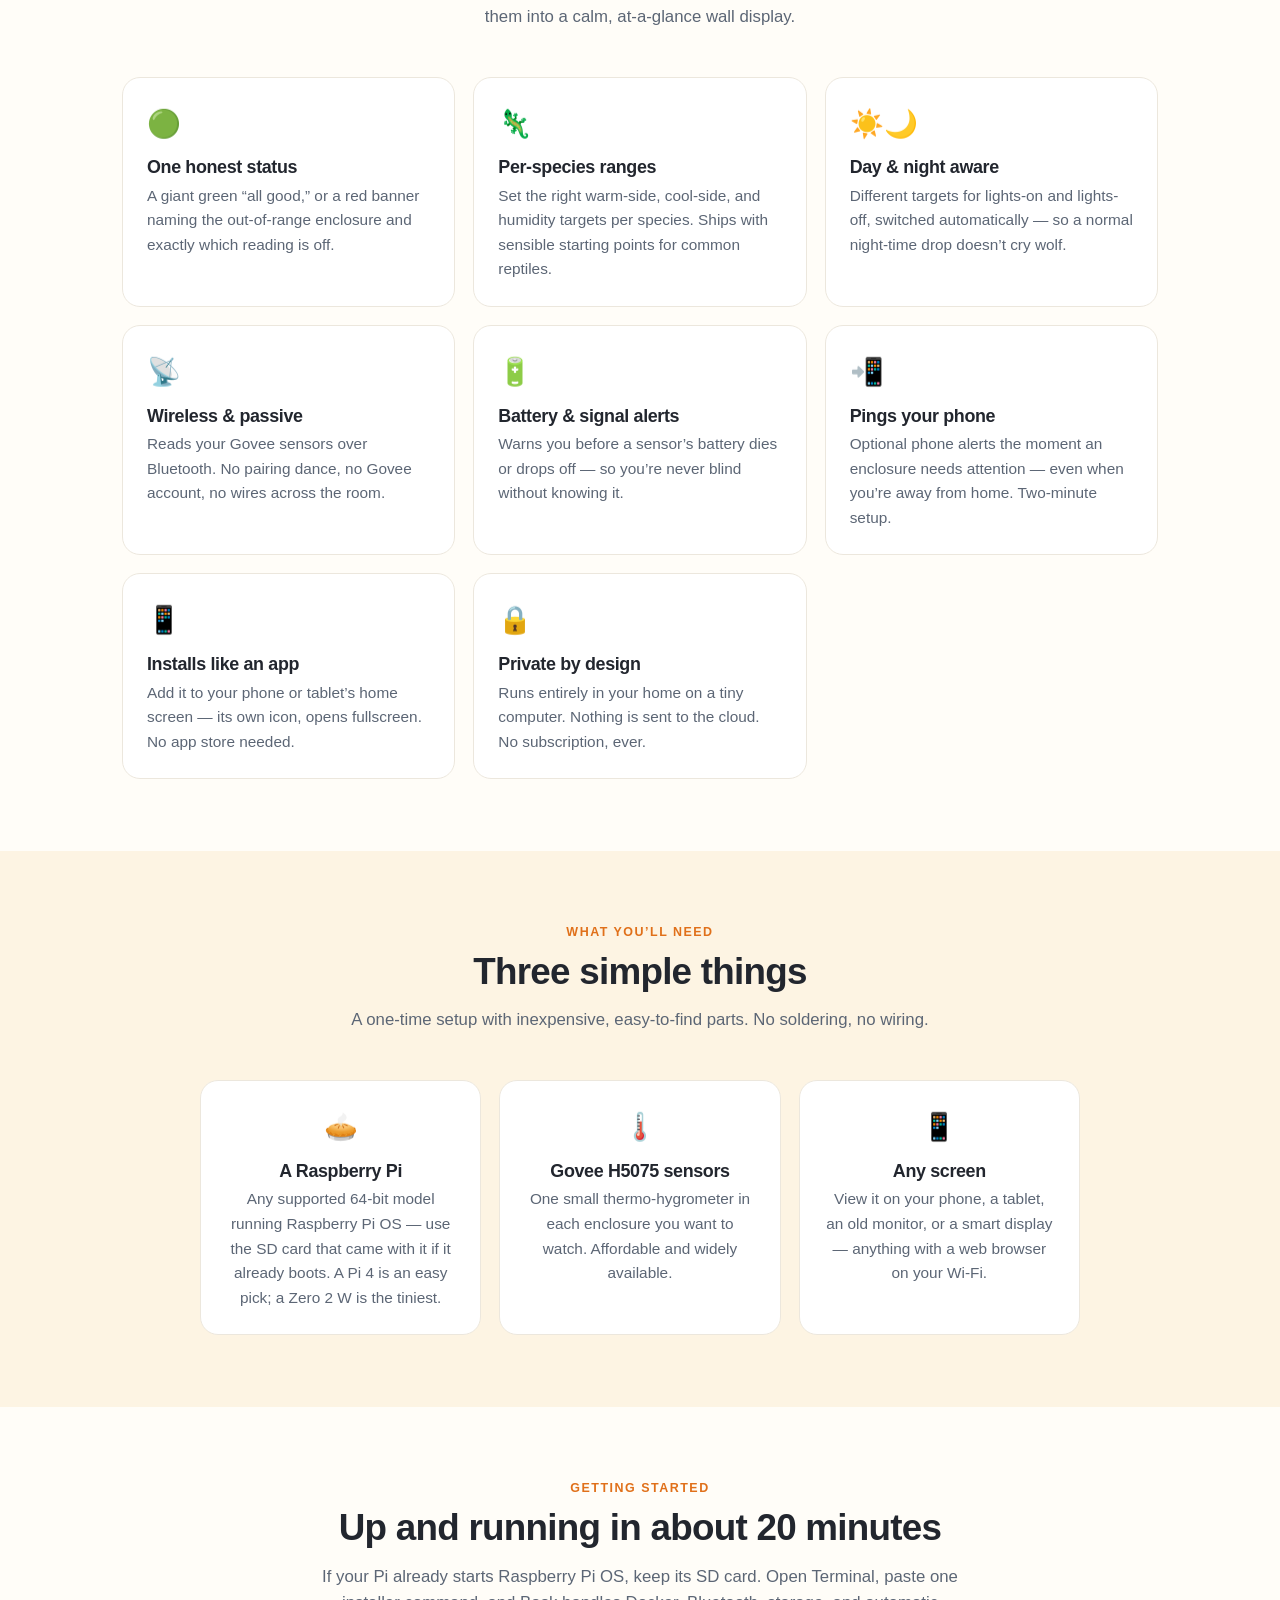
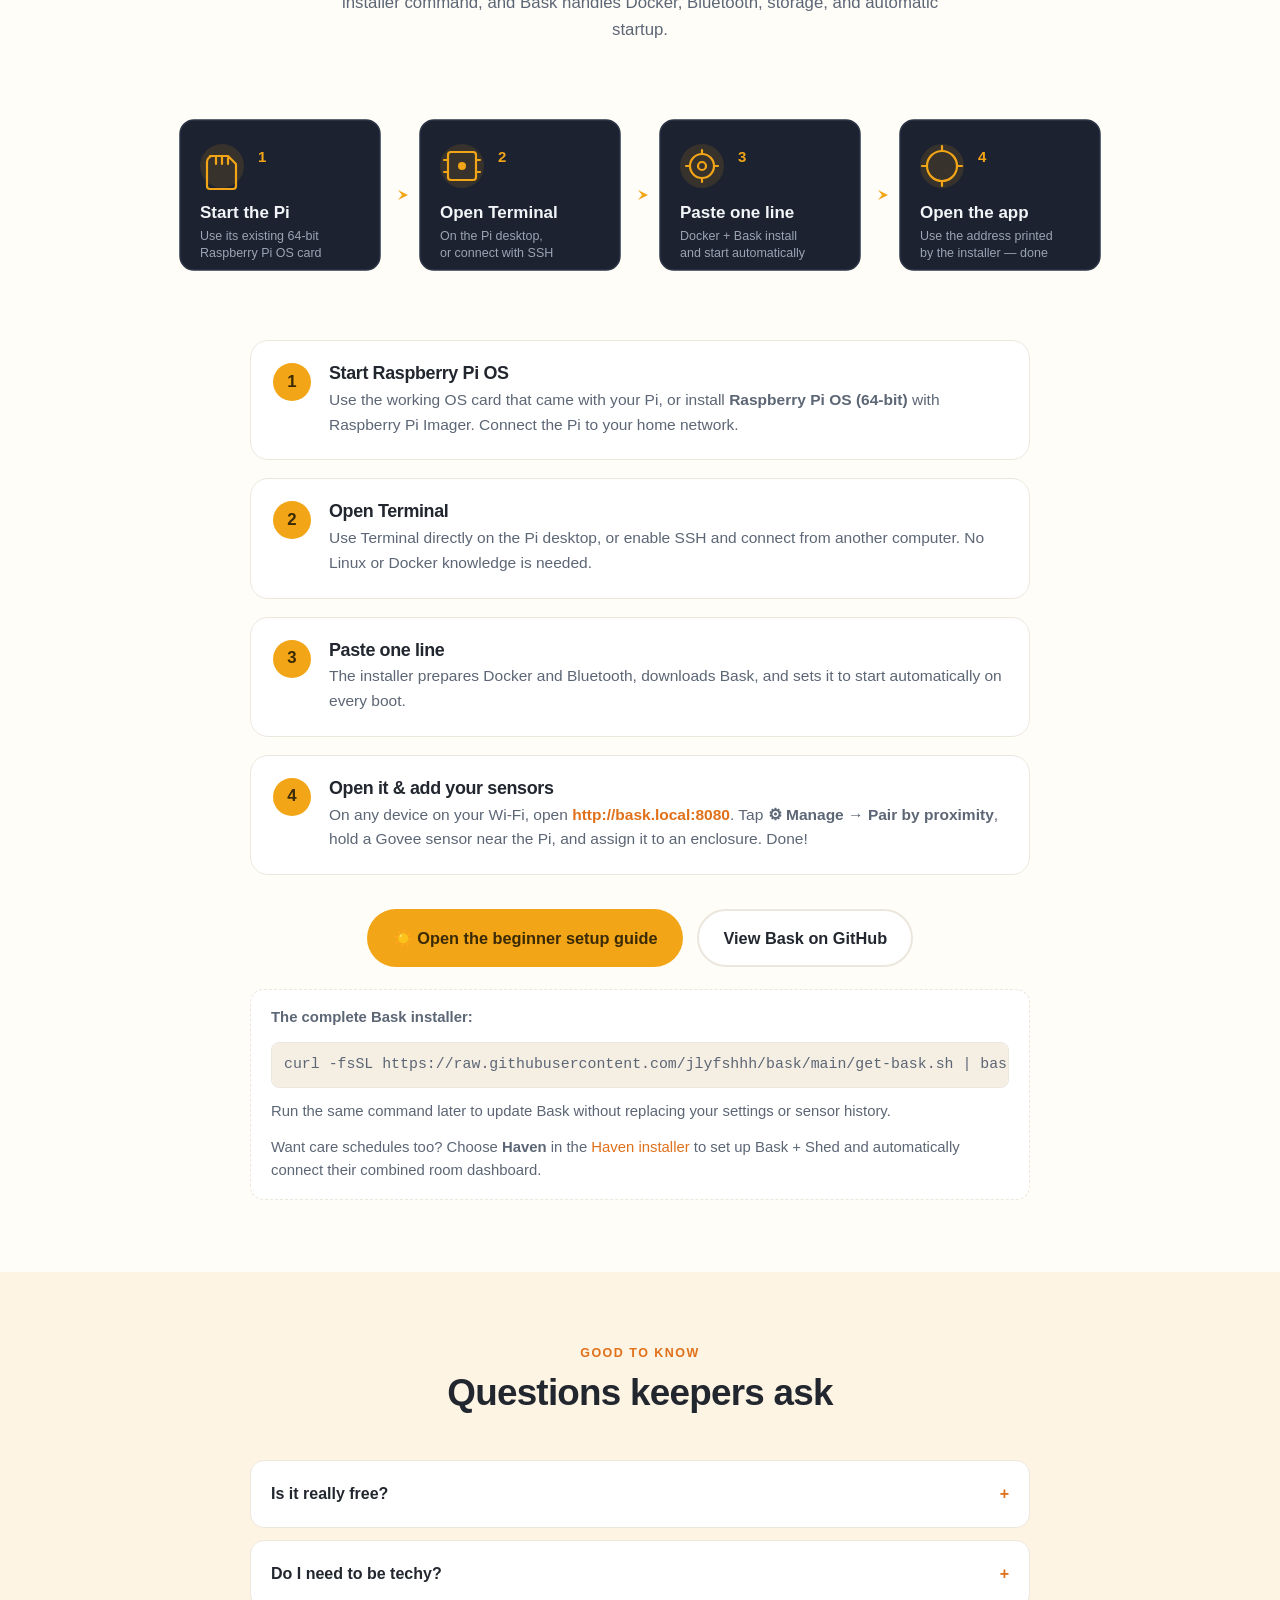
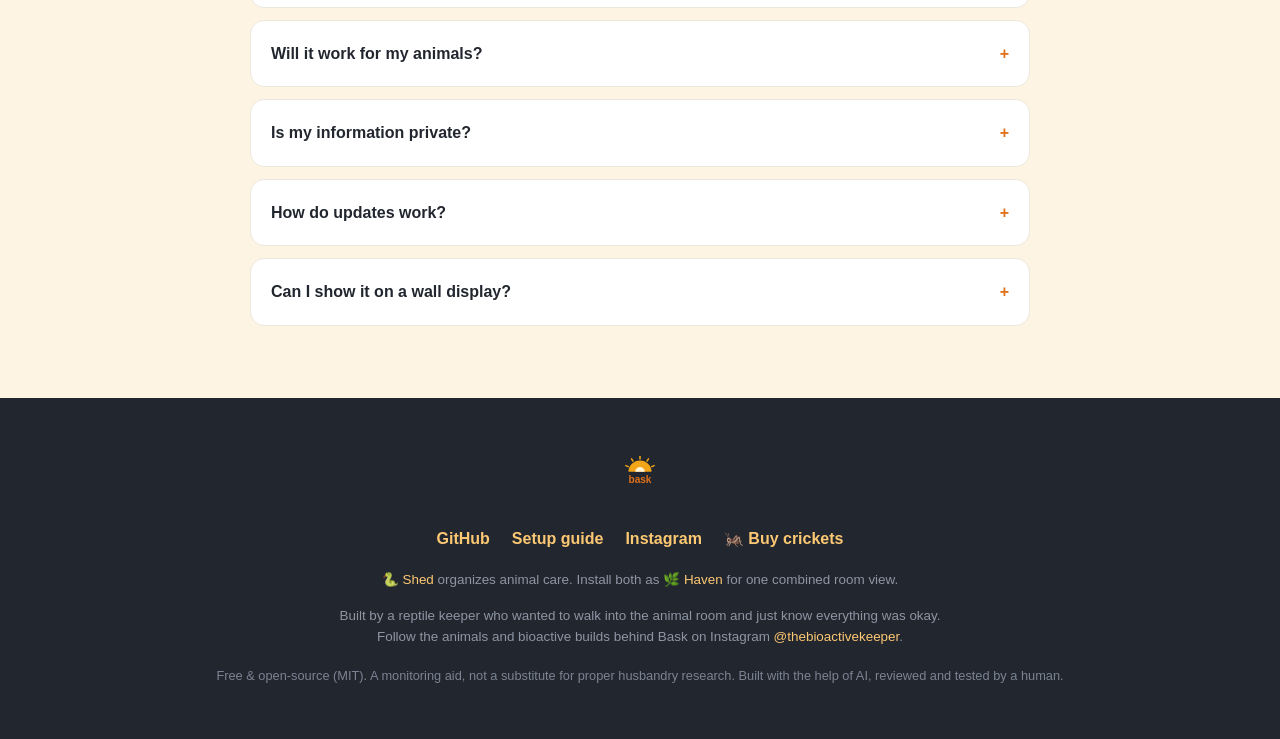
==== commit c9511fbb: "Make Docker installer the primary Bask setup" ====
--- a/site/index.html
+++ b/site/index.html
@@ -4,18 +4,18 @@
 <meta charset="UTF-8">
 <meta name="viewport" content="width=device-width, initial-scale=1">
 <title>Bask — know your animal room is okay, at a glance</title>
-<meta name="description" content="Bask is a free, self-hosted dashboard for reptile & amphibian keepers. It reads your Govee sensors over Bluetooth and shows a big green 'all good' — or a red alert that names exactly what's wrong. Runs on a cheap Raspberry Pi. No cloud, no account.">
+<meta name="description" content="Bask is a free, self-hosted Docker dashboard for reptile & amphibian keepers. It reads Govee sensors over Bluetooth and shows a big green 'all good' — or a clear alert. One-line Raspberry Pi install, no account.">
 <link rel="icon" type="image/svg+xml" href="favicon.svg">
 
 <!-- Social / link previews -->
 <meta property="og:type" content="website">
 <meta property="og:title" content="Bask — know your animal room is okay, at a glance">
-<meta property="og:description" content="A free, self-hosted temperature & humidity dashboard for reptile keepers. Green means good. Runs on a cheap Raspberry Pi — no cloud, no account.">
+<meta property="og:description" content="A free, self-hosted temperature & humidity dashboard for reptile keepers. One-line Docker install on Raspberry Pi OS — no account or subscription.">
 <meta property="og:url" content="https://jlyfshhh.github.io/bask/">
 <meta property="og:image" content="https://jlyfshhh.github.io/bask/dashboard.svg">
 <meta name="twitter:card" content="summary_large_image">
 <meta name="twitter:title" content="Bask — know your animal room is okay, at a glance">
-<meta name="twitter:description" content="A free, self-hosted temperature & humidity dashboard for reptile keepers. Green means good.">
+<meta name="twitter:description" content="A free, self-hosted temperature & humidity dashboard for reptile keepers. One-line Docker install on Raspberry Pi OS.">
 <meta name="twitter:image" content="https://jlyfshhh.github.io/bask/dashboard.svg">
 
 <style>
@@ -103,7 +103,7 @@
   .step code{background:#f4eee3;border:1px solid var(--line);border-radius:6px;padding:2px 7px;font-size:.86em}
   .step .url{font-weight:700;color:var(--amber-deep)}
   .alt{max-width:780px;margin:22px auto 0;background:#fff;border:1px dashed var(--line);border-radius:14px;padding:16px 20px;font-size:.93rem;color:var(--muted)}
-  .alt code{background:#f4eee3;border:1px solid var(--line);border-radius:6px;padding:2px 7px}
+  .alt code{display:block;max-width:100%;overflow-x:auto;margin:12px 0;background:#f4eee3;border:1px solid var(--line);border-radius:8px;padding:10px 12px;white-space:nowrap;user-select:all}
 
   /* FAQ */
   .faq{max-width:780px;margin:0 auto;display:grid;gap:12px}
@@ -194,7 +194,7 @@
       <p>A one-time setup with inexpensive, easy-to-find parts. No soldering, no wiring.</p>
     </div>
     <div class="grid">
-      <div class="feat"><div class="ico">🥧</div><h3>A Raspberry Pi</h3><p>Any current model — a Pi 4 or Pi 3B+ is the easiest to buy; a Zero 2 W is the tiniest. Plus a microSD card and a power supply.</p></div>
+      <div class="feat"><div class="ico">🥧</div><h3>A Raspberry Pi</h3><p>Any supported 64-bit model running Raspberry Pi OS — use the SD card that came with it if it already boots. A Pi 4 is an easy pick; a Zero 2 W is the tiniest.</p></div>
       <div class="feat"><div class="ico">🌡️</div><h3>Govee H5075 sensors</h3><p>One small thermo-hygrometer in each enclosure you want to watch. Affordable and widely available.</p></div>
       <div class="feat"><div class="ico">📱</div><h3>Any screen</h3><p>View it on your phone, a tablet, an old monitor, or a smart display — anything with a web browser on your Wi-Fi.</p></div>
     </div>
@@ -206,23 +206,23 @@
     <div class="shead">
       <div class="eyebrow">Getting started</div>
       <h2>Up and running in about 20 minutes</h2>
-      <p>The easy way: write a ready-made Bask card with the official Raspberry Pi app, plug it in, and open it in your browser. No code, no command line.</p>
-    </div>
-
-    <a class="flow"><img src="setup-flow.svg" alt="Four steps: flash the card, plug it in, it runs itself, open bask.local"></a>
+      <p>If your Pi already starts Raspberry Pi OS, keep its SD card. Open Terminal, paste one installer command, and Bask handles Docker, Bluetooth, storage, and automatic startup.</p>
+    </div>
+
+    <a class="flow"><img src="setup-flow.svg" alt="Four steps: start Raspberry Pi OS, open Terminal, install Bask, open the dashboard"></a>
 
     <div class="steps">
       <div class="step"><div class="n">1</div><div>
-        <h3>Write the Bask card</h3>
-        <p>Download the free <b>Raspberry Pi Imager</b> app on your computer. Choose the <b>Bask image</b>, pick your SD card, and in its settings screen type your <b>Wi-Fi name and password</b>. Click write.</p>
+        <h3>Start Raspberry Pi OS</h3>
+        <p>Use the working OS card that came with your Pi, or install <b>Raspberry Pi OS (64-bit)</b> with Raspberry Pi Imager. Connect the Pi to your home network.</p>
       </div></div>
       <div class="step"><div class="n">2</div><div>
-        <h3>Plug it in</h3>
-        <p>Put the card in the Raspberry Pi and connect the power. The first start-up takes a couple of minutes while it quietly joins your Wi-Fi — there’s nothing to watch.</p>
+        <h3>Open Terminal</h3>
+        <p>Use Terminal directly on the Pi desktop, or enable SSH and connect from another computer. No Linux or Docker knowledge is needed.</p>
       </div></div>
       <div class="step"><div class="n">3</div><div>
-        <h3>It runs itself</h3>
-        <p>Bask starts automatically every time the Pi has power. No logging in, no commands — it’s an appliance now.</p>
+        <h3>Paste one line</h3>
+        <p>The installer prepares Docker and Bluetooth, downloads Bask, and sets it to start automatically on every boot.</p>
       </div></div>
       <div class="step"><div class="n">4</div><div>
         <h3>Open it &amp; add your sensors</h3>
@@ -231,12 +231,13 @@
     </div>
 
     <div class="cta-row" style="margin-top:34px">
-      <a class="btn btn-primary" href="https://github.com/jlyfshhh/bask/releases/latest">⬇️ Download the Bask image</a>
-      <a class="btn btn-ghost" href="https://github.com/jlyfshhh/bask/blob/main/docs/SETUP.md">Full step-by-step guide</a>
+      <a class="btn btn-primary" href="https://github.com/jlyfshhh/bask/blob/main/docs/SETUP.md">☀️ Open the beginner setup guide</a>
+      <a class="btn btn-ghost" href="https://github.com/jlyfshhh/bask">View Bask on GitHub</a>
     </div>
     <div class="alt">
-      <b>Already comfortable with a Raspberry Pi?</b> Skip the image — flash plain Raspberry Pi OS, then run one line:
+      <b>The complete Bask installer:</b>
       <code>curl -fsSL https://raw.githubusercontent.com/jlyfshhh/bask/main/get-bask.sh | bash</code>
+      <p style="margin:12px 0 0">Run the same command later to update Bask without replacing your settings or sensor history.</p>
       <p style="margin:12px 0 0">Want care schedules too? Choose <b>Haven</b> in the <a href="https://github.com/jlyfshhh/animal-room">Haven installer</a> to set up Bask + Shed and automatically connect their combined room dashboard.</p>
     </div>
   </div>
@@ -247,10 +248,10 @@
     <div class="shead"><div class="eyebrow">Good to know</div><h2>Questions keepers ask</h2></div>
     <div class="faq">
       <details><summary>Is it really free?</summary><p>Yes — completely free and open-source under the MIT license. There’s no account, no subscription, and nothing is sold. If it helps and you’d like to chip in toward the animals’ crickets, there’s an optional tip jar, but it’s never required.</p></details>
-      <details><summary>Do I need to be techy?</summary><p>No. If you can install an app and type your Wi-Fi password, you can set up Bask the easy way with the prebuilt image. The whole process is a one-time, ~20-minute setup with a visual walkthrough.</p></details>
+      <details><summary>Do I need to be techy?</summary><p>No. Start Raspberry Pi OS, open Terminal, and paste one line. The installer handles Docker, Bluetooth, persistent storage, and automatic startup. The beginner guide explains both the on-screen and remote-SSH routes.</p></details>
       <details><summary>Will it work for my animals?</summary><p>Bask works for any keeper using Govee H5075 sensors. It ships with starting temperature and humidity ranges for several common reptiles, and you can adjust every number to match your species and your room. <b>It’s a monitoring aid, not veterinary advice</b> — always verify against trusted care resources.</p></details>
-      <details><summary>Is my information private?</summary><p>Completely. Bask runs entirely on your own little Raspberry Pi inside your home and never sends anything to the internet or any company. It’s designed to live on your home Wi-Fi only.</p></details>
-      <details><summary>How do updates work?</summary><p>One tap. Settings has a <b>Check for updates</b> button — Bask fetches the newest version, verifies it, and restarts itself in about a minute. Your enclosures, ranges, and settings are never affected, and there’s a one-file backup button for extra peace of mind.</p></details>
+      <details><summary>Is my information private?</summary><p>Yes. Sensor readings, enclosure settings, and history stay on your own Raspberry Pi. Core monitoring needs no account or cloud. Optional integrations such as ntfy alerts or Cielo room climate contact only the service you choose to connect.</p></details>
+      <details><summary>How do updates work?</summary><p>Run the same one-line installer again. It fetches the current code and rebuilds the Bask container without replacing your persistent settings or history. The Settings screen also provides a portable backup download.</p></details>
       <details><summary>Can I show it on a wall display?</summary><p>Yes. Open it on a cheap wall-mounted tablet, an old phone, a monitor, or a smart display like an Amazon Echo Show — anything with a web browser on your network.</p></details>
     </div>
   </div>
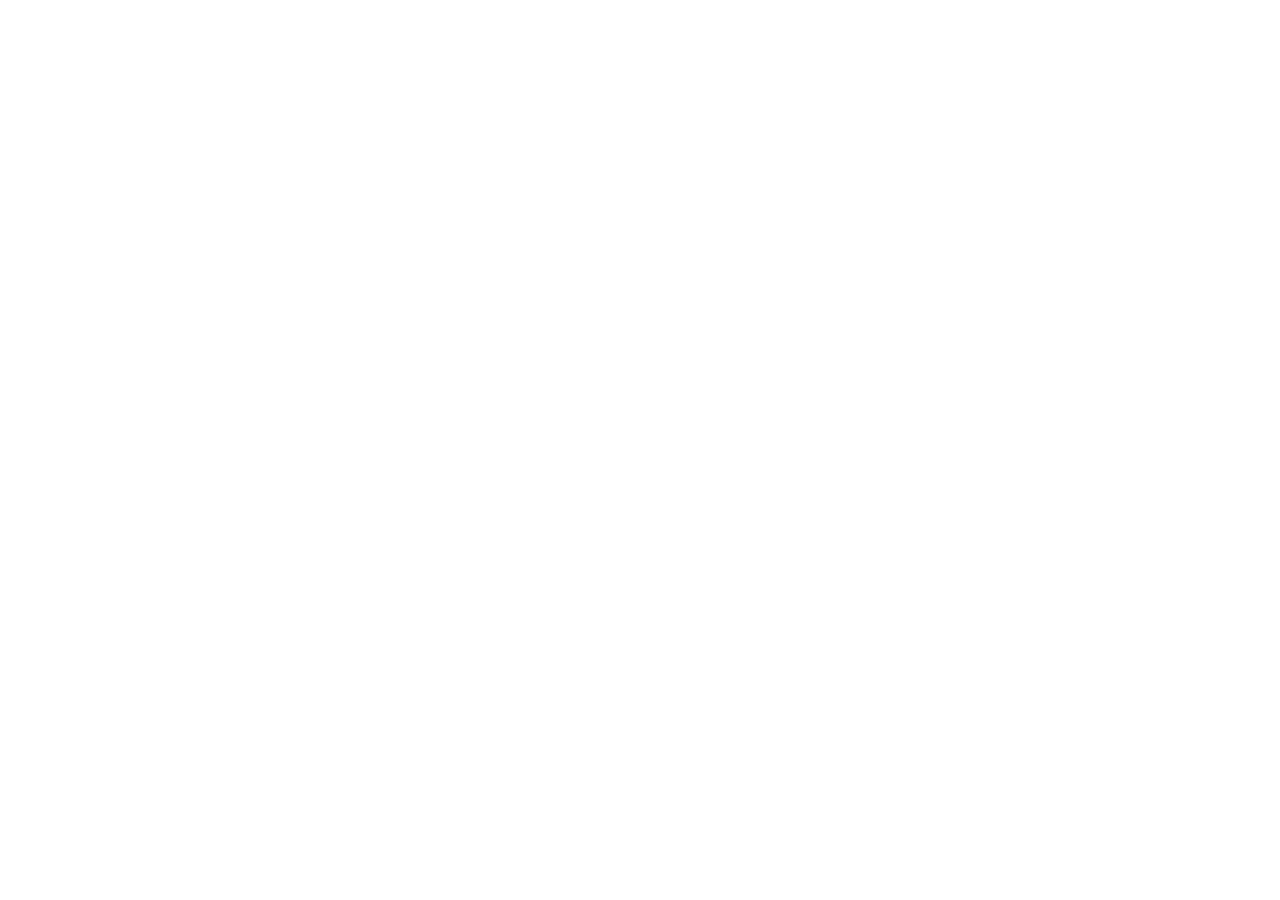
==== commit c95bc4e5: "Redirect the landing site to animalroom.app/bask The page itself now lives in the animal-room repo s" ====
--- a/site/index.html
+++ b/site/index.html
@@ -1,276 +1,16 @@
-<!DOCTYPE html>
+<!doctype html>
 <html lang="en">
 <head>
-<meta charset="UTF-8">
+<meta charset="utf-8">
 <meta name="viewport" content="width=device-width, initial-scale=1">
-<title>Bask — know your animal room is okay, at a glance</title>
-<meta name="description" content="Bask is a free, self-hosted Docker dashboard for reptile & amphibian keepers. It reads Govee sensors over Bluetooth and shows a big green 'all good' — or a clear alert. One-line Raspberry Pi install, no account.">
-<link rel="icon" type="image/svg+xml" href="favicon.svg">
-
-<!-- Social / link previews -->
-<meta property="og:type" content="website">
-<meta property="og:title" content="Bask — know your animal room is okay, at a glance">
-<meta property="og:description" content="A free, self-hosted temperature & humidity dashboard for reptile keepers. One-line Docker install on Raspberry Pi OS — no account or subscription.">
-<meta property="og:url" content="https://jlyfshhh.github.io/bask/">
-<meta property="og:image" content="https://jlyfshhh.github.io/bask/dashboard.svg">
-<meta name="twitter:card" content="summary_large_image">
-<meta name="twitter:title" content="Bask — know your animal room is okay, at a glance">
-<meta name="twitter:description" content="A free, self-hosted temperature & humidity dashboard for reptile keepers. One-line Docker install on Raspberry Pi OS.">
-<meta name="twitter:image" content="https://jlyfshhh.github.io/bask/dashboard.svg">
-
-<style>
-  :root{
-    --amber:#F2A516; --amber-deep:#E0701A; --cream:#FFF3D6;
-    --ink:#22262e; --muted:#5c6675; --line:#ece7dd;
-    --bg:#fffdf8; --bg-warm:#fdf4e3; --card:#ffffff;
-    --ok:#2e9e5b; --danger:#e0533d;
-    --radius:18px; --maxw:1080px;
-    --font:-apple-system,BlinkMacSystemFont,"Segoe UI",Roboto,Helvetica,Arial,sans-serif;
-  }
-  *{box-sizing:border-box}
-  html{scroll-behavior:smooth}
-  body{margin:0;font-family:var(--font);color:var(--ink);background:var(--bg);line-height:1.6;-webkit-font-smoothing:antialiased}
-  a{color:var(--amber-deep);text-decoration:none}
-  a:hover{text-decoration:underline}
-  h1,h2,h3{line-height:1.15;letter-spacing:-0.02em;margin:0}
-  .wrap{max-width:var(--maxw);margin:0 auto;padding:0 22px}
-  section{padding:72px 0}
-  .eyebrow{text-transform:uppercase;letter-spacing:.12em;font-size:.78rem;font-weight:800;color:var(--amber-deep)}
-
-  /* Header */
-  header{position:sticky;top:0;z-index:50;background:rgba(255,253,248,.85);backdrop-filter:blur(10px);border-bottom:1px solid var(--line)}
-  .nav{display:flex;align-items:center;justify-content:space-between;height:64px}
-  .nav img{height:30px;display:block}
-  .nav-links{display:flex;align-items:center;gap:22px;font-weight:600;font-size:.95rem}
-  .nav-links a{color:var(--ink)}
-  .nav-cta{background:var(--amber);color:#3a2a05!important;padding:9px 16px;border-radius:999px;font-weight:700}
-  .nav-cta:hover{background:var(--amber-deep);color:#fff!important;text-decoration:none}
-  @media(max-width:620px){.nav-links .hide-sm{display:none}}
-
-  /* Hero */
-  .hero{background:linear-gradient(180deg,var(--bg-warm),var(--bg));padding:64px 0 40px;text-align:center}
-  .hero h1{font-size:clamp(2.1rem,5.5vw,3.4rem);font-weight:800}
-  .hero .sun{font-size:2.2rem}
-  .hero p.lead{font-size:clamp(1.05rem,2.4vw,1.3rem);color:var(--muted);max-width:640px;margin:18px auto 0}
-  .cta-row{display:flex;gap:14px;justify-content:center;flex-wrap:wrap;margin:30px 0 8px}
-  .btn{display:inline-flex;align-items:center;gap:9px;padding:14px 24px;border-radius:999px;font-weight:700;font-size:1.02rem;border:2px solid transparent;cursor:pointer}
-  .btn-primary{background:var(--amber);color:#3a2a05}
-  .btn-primary:hover{background:var(--amber-deep);color:#fff;text-decoration:none}
-  .btn-ghost{background:#fff;border-color:var(--line);color:var(--ink)}
-  .btn-ghost:hover{border-color:var(--amber);text-decoration:none}
-  .hero-note{font-size:.9rem;color:var(--muted);margin-top:6px}
-
-  /* Browser mockup */
-  .mock{max-width:860px;margin:42px auto 0;border-radius:16px;overflow:hidden;border:1px solid var(--line);box-shadow:0 30px 60px -28px rgba(80,60,20,.35)}
-  .mock-bar{display:flex;align-items:center;gap:8px;padding:11px 14px;background:#f3eee4;border-bottom:1px solid var(--line)}
-  .mock-bar i{width:11px;height:11px;border-radius:50%;background:#d9d2c4;display:block}
-  .mock-url{margin-left:10px;font-size:.78rem;color:var(--muted);background:#fff;border-radius:6px;padding:3px 12px}
-  .mock img{display:block;width:100%}
-
-  /* Idea band */
-  .idea{background:var(--ink);color:#fdf6e7;text-align:center}
-  .idea h2{font-size:clamp(1.5rem,4vw,2.1rem);font-weight:800;max-width:720px;margin:0 auto}
-  .idea .chips{display:flex;gap:12px;justify-content:center;margin-top:26px;flex-wrap:wrap}
-  .chip{padding:9px 18px;border-radius:999px;font-weight:700;font-size:.95rem}
-  .chip.good{background:rgba(46,158,91,.18);color:#7ee3a6;border:1px solid rgba(46,158,91,.4)}
-  .chip.bad{background:rgba(224,83,61,.16);color:#ff9d8c;border:1px solid rgba(224,83,61,.4)}
-
-  /* Section heads */
-  .shead{text-align:center;max-width:640px;margin:0 auto 46px}
-  .shead h2{font-size:clamp(1.6rem,4vw,2.3rem);font-weight:800;margin-top:8px}
-  .shead p{color:var(--muted);margin:14px 0 0;font-size:1.05rem}
-
-  /* Feature grid */
-  .grid{display:grid;grid-template-columns:repeat(auto-fit,minmax(250px,1fr));gap:18px}
-  .feat{background:var(--card);border:1px solid var(--line);border-radius:var(--radius);padding:24px}
-  .feat .ico{font-size:1.7rem}
-  .feat h3{font-size:1.12rem;margin:12px 0 6px}
-  .feat p{margin:0;color:var(--muted);font-size:.96rem}
-
-  /* Need */
-  .need{background:var(--bg-warm)}
-  .need .grid{max-width:880px;margin:0 auto}
-  .need .feat{text-align:center;background:#fff}
-
-  /* Steps */
-  .flow{max-width:940px;margin:0 auto 40px;display:block}
-  .flow img{width:100%;display:block}
-  .steps{display:grid;gap:18px;max-width:780px;margin:0 auto}
-  .step{display:flex;gap:18px;background:var(--card);border:1px solid var(--line);border-radius:var(--radius);padding:22px}
-  .step .n{flex:none;width:38px;height:38px;border-radius:50%;background:var(--amber);color:#3a2a05;font-weight:800;display:flex;align-items:center;justify-content:center;font-size:1.05rem}
-  .step h3{font-size:1.12rem;margin:0 0 4px}
-  .step p{margin:0;color:var(--muted);font-size:.97rem}
-  .step code{background:#f4eee3;border:1px solid var(--line);border-radius:6px;padding:2px 7px;font-size:.86em}
-  .step .url{font-weight:700;color:var(--amber-deep)}
-  .alt{max-width:780px;margin:22px auto 0;background:#fff;border:1px dashed var(--line);border-radius:14px;padding:16px 20px;font-size:.93rem;color:var(--muted)}
-  .alt code{display:block;max-width:100%;overflow-x:auto;margin:12px 0;background:#f4eee3;border:1px solid var(--line);border-radius:8px;padding:10px 12px;white-space:nowrap;user-select:all}
-
-  /* FAQ */
-  .faq{max-width:780px;margin:0 auto;display:grid;gap:12px}
-  details{background:var(--card);border:1px solid var(--line);border-radius:14px;padding:4px 20px}
-  summary{cursor:pointer;font-weight:700;padding:16px 0;list-style:none}
-  summary::-webkit-details-marker{display:none}
-  summary::after{content:"+";float:right;color:var(--amber-deep);font-weight:800}
-  details[open] summary::after{content:"–"}
-  details p{margin:0 0 16px;color:var(--muted)}
-
-  /* Footer */
-  footer{background:var(--ink);color:#cdd3dc;padding:54px 0 40px;text-align:center}
-  footer .flogo{height:34px;margin-bottom:14px}
-  footer a{color:#fdc873}
-  .flinks{display:flex;gap:22px;justify-content:center;flex-wrap:wrap;margin:18px 0;font-weight:600}
-  footer .fine{font-size:.84rem;color:#8d96a3;max-width:640px;margin:14px auto 0}
-  .disc{font-size:.8rem;color:#7b8493;margin-top:18px}
-</style>
+<title>Bask has moved to animalroom.app/bask</title>
+<link rel="canonical" href="https://animalroom.app/bask/">
+<meta http-equiv="refresh" content="0; url=https://animalroom.app/bask/">
+<meta name="robots" content="noindex">
+<script>location.replace("https://animalroom.app/bask/" + location.hash);</script>
+<style>body{margin:0;min-height:100vh;display:grid;place-items:center;background:#fffdf8;color:#22262e;font:16px/1.6 -apple-system,BlinkMacSystemFont,"Segoe UI",Roboto,Helvetica,Arial,sans-serif;text-align:center;padding:24px}a{color:#17382d;font-weight:800}</style>
 </head>
 <body>
-
-<header>
-  <div class="wrap nav">
-    <a href="#top"><img src="bask-logo.svg" alt="Bask"></a>
-    <nav class="nav-links">
-      <a class="hide-sm" href="#what">What it is</a>
-      <a class="hide-sm" href="#need">What you need</a>
-      <a href="https://github.com/jlyfshhh/bask">GitHub</a>
-      <a class="nav-cta" href="#start">Get started</a>
-    </nav>
-  </div>
-</header>
-
-<a id="top"></a>
-<section class="hero">
-  <div class="wrap">
-    <div class="eyebrow">Free &amp; open-source · for reptile &amp; amphibian keepers</div>
-    <h1>Know your animal room is okay — <span style="color:var(--amber-deep)">at a glance.</span></h1>
-    <p class="lead">Bask watches the temperature and humidity in every enclosure and shows one simple answer from across the room: a big green <b>“all good,”</b> or a red alert that tells you exactly what’s wrong.</p>
-    <div class="cta-row">
-      <a class="btn btn-primary" href="#start">☀️ Get started</a>
-      <a class="btn btn-ghost" href="https://github.com/jlyfshhh/bask">View on GitHub</a>
-    </div>
-    <div class="hero-note">No cloud · no account · no monthly fee · your data stays in your home</div>
-
-    <div class="mock">
-      <div class="mock-bar"><i></i><i></i><i></i><span class="mock-url">bask.local</span></div>
-      <img src="dashboard.svg" alt="The Bask dashboard showing enclosures with temperature and humidity, most green and one flagged">
-    </div>
-  </div>
-</section>
-
-<section class="idea">
-  <div class="wrap">
-    <h2>Walk into your animal room and just <em>know</em> — without checking a single gauge.</h2>
-    <div class="chips">
-      <span class="chip good">✓ Green = everything’s in range</span>
-      <span class="chip bad">⚠ Red = this enclosure, this problem</span>
-    </div>
-  </div>
-</section>
-
-<section id="what">
-  <div class="wrap">
-    <div class="shead">
-      <div class="eyebrow">What it does</div>
-      <h2>Everything you need to keep an eye on your animals</h2>
-      <p>Bask reads the same affordable Govee sensors many keepers already use, and turns them into a calm, at-a-glance wall display.</p>
-    </div>
-    <div class="grid">
-      <div class="feat"><div class="ico">🟢</div><h3>One honest status</h3><p>A giant green “all good,” or a red banner naming the out-of-range enclosure and exactly which reading is off.</p></div>
-      <div class="feat"><div class="ico">🦎</div><h3>Per-species ranges</h3><p>Set the right warm-side, cool-side, and humidity targets per species. Ships with sensible starting points for common reptiles.</p></div>
-      <div class="feat"><div class="ico">☀️🌙</div><h3>Day &amp; night aware</h3><p>Different targets for lights-on and lights-off, switched automatically — so a normal night-time drop doesn’t cry wolf.</p></div>
-      <div class="feat"><div class="ico">📡</div><h3>Wireless &amp; passive</h3><p>Reads your Govee sensors over Bluetooth. No pairing dance, no Govee account, no wires across the room.</p></div>
-      <div class="feat"><div class="ico">🔋</div><h3>Battery &amp; signal alerts</h3><p>Warns you before a sensor’s battery dies or drops off — so you’re never blind without knowing it.</p></div>
-      <div class="feat"><div class="ico">📲</div><h3>Pings your phone</h3><p>Optional phone alerts the moment an enclosure needs attention — even when you’re away from home. Two-minute setup.</p></div>
-      <div class="feat"><div class="ico">📱</div><h3>Installs like an app</h3><p>Add it to your phone or tablet’s home screen — its own icon, opens fullscreen. No app store needed.</p></div>
-      <div class="feat"><div class="ico">🔒</div><h3>Private by design</h3><p>Runs entirely in your home on a tiny computer. Nothing is sent to the cloud. No subscription, ever.</p></div>
-    </div>
-  </div>
-</section>
-
-<section class="need" id="need">
-  <div class="wrap">
-    <div class="shead">
-      <div class="eyebrow">What you’ll need</div>
-      <h2>Three simple things</h2>
-      <p>A one-time setup with inexpensive, easy-to-find parts. No soldering, no wiring.</p>
-    </div>
-    <div class="grid">
-      <div class="feat"><div class="ico">🥧</div><h3>A Raspberry Pi</h3><p>Any supported 64-bit model running Raspberry Pi OS — use the SD card that came with it if it already boots. A Pi 4 is an easy pick; a Zero 2 W is the tiniest.</p></div>
-      <div class="feat"><div class="ico">🌡️</div><h3>Govee H5075 sensors</h3><p>One small thermo-hygrometer in each enclosure you want to watch. Affordable and widely available.</p></div>
-      <div class="feat"><div class="ico">📱</div><h3>Any screen</h3><p>View it on your phone, a tablet, an old monitor, or a smart display — anything with a web browser on your Wi-Fi.</p></div>
-    </div>
-  </div>
-</section>
-
-<section id="start">
-  <div class="wrap">
-    <div class="shead">
-      <div class="eyebrow">Getting started</div>
-      <h2>Up and running in about 20 minutes</h2>
-      <p>If your Pi already starts Raspberry Pi OS, keep its SD card. Open Terminal, paste one installer command, and Bask handles Docker, Bluetooth, storage, and automatic startup.</p>
-    </div>
-
-    <a class="flow"><img src="setup-flow.svg" alt="Four steps: start Raspberry Pi OS, open Terminal, install Bask, open the dashboard"></a>
-
-    <div class="steps">
-      <div class="step"><div class="n">1</div><div>
-        <h3>Start Raspberry Pi OS</h3>
-        <p>Use the working OS card that came with your Pi, or install <b>Raspberry Pi OS (64-bit)</b> with Raspberry Pi Imager. Connect the Pi to your home network.</p>
-      </div></div>
-      <div class="step"><div class="n">2</div><div>
-        <h3>Open Terminal</h3>
-        <p>Use Terminal directly on the Pi desktop, or enable SSH and connect from another computer. No Linux or Docker knowledge is needed.</p>
-      </div></div>
-      <div class="step"><div class="n">3</div><div>
-        <h3>Paste one line</h3>
-        <p>The installer prepares Docker and Bluetooth, downloads Bask, and sets it to start automatically on every boot.</p>
-      </div></div>
-      <div class="step"><div class="n">4</div><div>
-        <h3>Open it &amp; add your sensors</h3>
-        <p>On any device on your Wi-Fi, open <span class="url">http://bask.local:8080</span>. Tap <b>⚙ Manage → Pair by proximity</b>, hold a Govee sensor near the Pi, and assign it to an enclosure. Done!</p>
-      </div></div>
-    </div>
-
-    <div class="cta-row" style="margin-top:34px">
-      <a class="btn btn-primary" href="https://github.com/jlyfshhh/bask/blob/main/docs/SETUP.md">☀️ Open the beginner setup guide</a>
-      <a class="btn btn-ghost" href="https://github.com/jlyfshhh/bask">View Bask on GitHub</a>
-    </div>
-    <div class="alt">
-      <b>The complete Bask installer:</b>
-      <code>curl -fsSL https://raw.githubusercontent.com/jlyfshhh/bask/main/get-bask.sh | bash</code>
-      <p style="margin:12px 0 0">Run the same command later to update Bask without replacing your settings or sensor history.</p>
-      <p style="margin:12px 0 0">Want care schedules too? Choose <b>Haven</b> in the <a href="https://github.com/jlyfshhh/animal-room">Haven installer</a> to set up Bask + Shed and automatically connect their combined room dashboard.</p>
-    </div>
-  </div>
-</section>
-
-<section style="background:var(--bg-warm)">
-  <div class="wrap">
-    <div class="shead"><div class="eyebrow">Good to know</div><h2>Questions keepers ask</h2></div>
-    <div class="faq">
-      <details><summary>Is it really free?</summary><p>Yes — completely free and open-source under the MIT license. There’s no account, no subscription, and nothing is sold. If it helps and you’d like to chip in toward the animals’ crickets, there’s an optional tip jar, but it’s never required.</p></details>
-      <details><summary>Do I need to be techy?</summary><p>No. Start Raspberry Pi OS, open Terminal, and paste one line. The installer handles Docker, Bluetooth, persistent storage, and automatic startup. The beginner guide explains both the on-screen and remote-SSH routes.</p></details>
-      <details><summary>Will it work for my animals?</summary><p>Bask works for any keeper using Govee H5075 sensors. It ships with starting temperature and humidity ranges for several common reptiles, and you can adjust every number to match your species and your room. <b>It’s a monitoring aid, not veterinary advice</b> — always verify against trusted care resources.</p></details>
-      <details><summary>Is my information private?</summary><p>Yes. Sensor readings, enclosure settings, and history stay on your own Raspberry Pi. Core monitoring needs no account or cloud. Optional integrations such as ntfy alerts or Cielo room climate contact only the service you choose to connect.</p></details>
-      <details><summary>How do updates work?</summary><p>Run the same one-line installer again. It fetches the current code and rebuilds the Bask container without replacing your persistent settings or history. The Settings screen also provides a portable backup download.</p></details>
-      <details><summary>Can I show it on a wall display?</summary><p>Yes. Open it on a cheap wall-mounted tablet, an old phone, a monitor, or a smart display like an Amazon Echo Show — anything with a web browser on your network.</p></details>
-    </div>
-  </div>
-</section>
-
-<footer>
-  <div class="wrap">
-    <img class="flogo" src="bask-logo.svg" alt="Bask">
-    <div class="flinks">
-      <a href="https://github.com/jlyfshhh/bask">GitHub</a>
-      <a href="https://github.com/jlyfshhh/bask/blob/main/docs/SETUP.md">Setup guide</a>
-      <a href="https://www.instagram.com/thebioactivekeeper">Instagram</a>
-      <a href="https://ko-fi.com/jlyfshhh">🦗 Buy crickets</a>
-    </div>
-    <p class="fine"><a href="https://jlyfshhh.github.io/shed/">🐍 Shed</a> organizes animal care. Install both as <a href="https://github.com/jlyfshhh/animal-room">🌿 Haven</a> for one combined room view.</p>
-    <p class="fine">Built by a reptile keeper who wanted to walk into the animal room and just know everything was okay. Follow the animals and bioactive builds behind Bask on Instagram <a href="https://www.instagram.com/thebioactivekeeper">@thebioactivekeeper</a>.</p>
-    <p class="disc">Free &amp; open-source (MIT). A monitoring aid, not a substitute for proper husbandry research. Built with the help of AI, reviewed and tested by a human.</p>
-  </div>
-</footer>
-
+  <p>Bask now lives at <a href="https://animalroom.app/bask/">animalroom.app/bask</a>.</p>
 </body>
 </html>
